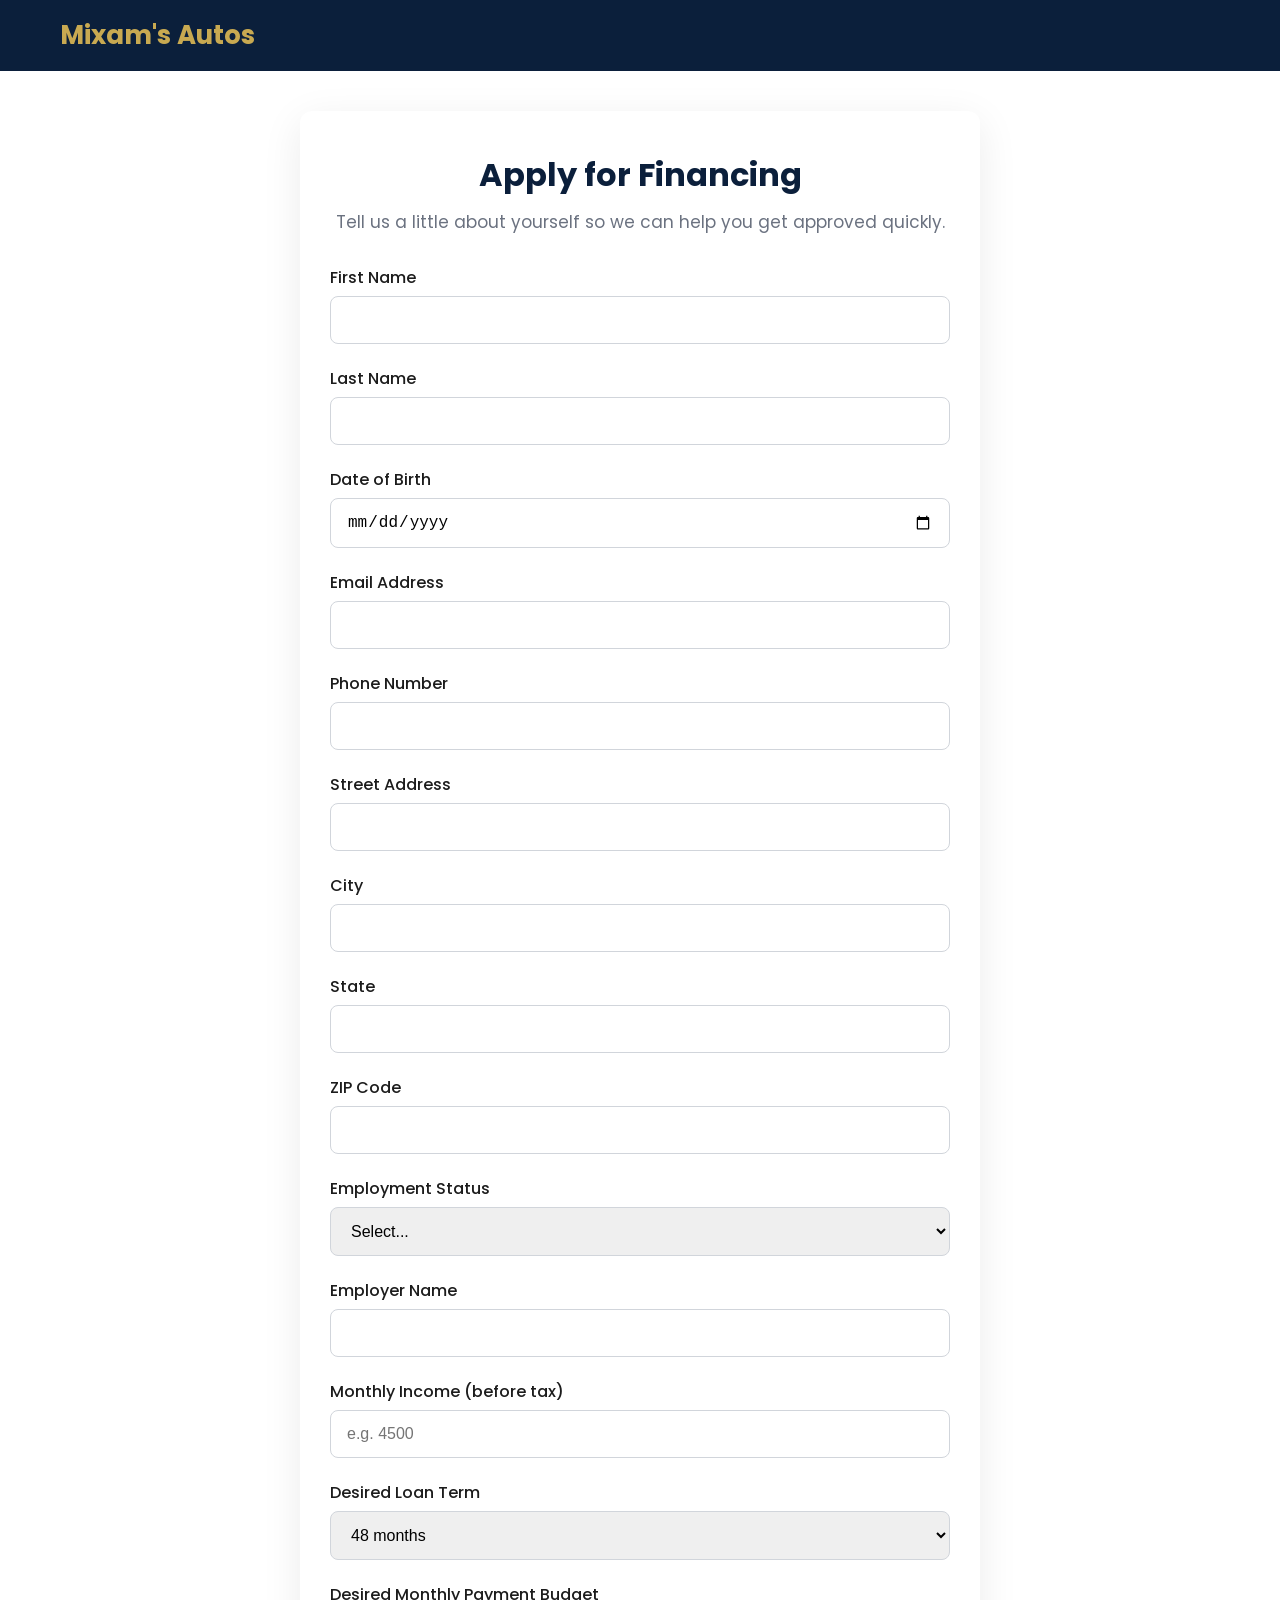
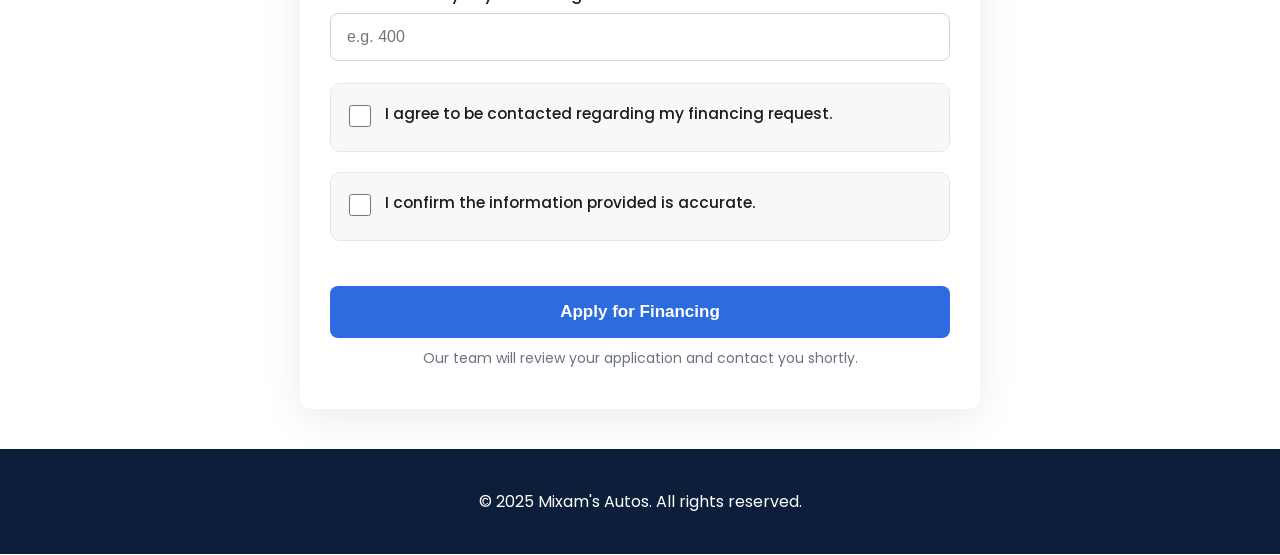
==== financing.html @ f2bfd9e0 "Update financing.html" ====
<!DOCTYPE html>
<html lang="en">
<head>
  <meta charset="UTF-8" />
  <meta name="viewport" content="width=device-width, initial-scale=1.0"/>
  <title>Apply for Financing - Mixam's Autos</title>
  <link rel="stylesheet" href="style.css"/>
  <link href="https://fonts.googleapis.com/css2?family=Poppins:wght@400;500;600;700&display=swap" rel="stylesheet"/>
  <style>
    .financing-page {
      max-width: 680px;
      margin: 40px auto;
      padding: 40px 30px;
      background: white;
      border-radius: 12px;
      box-shadow: 0 10px 40px rgba(0,0,0,0.08);
    }
    h1 {
      text-align: center;
      color: #0B1F3B;
      margin-bottom: 10px;
    }
    .subtitle {
      text-align: center;
      color: #6B7280;
      margin-bottom: 30px;
      font-size: 17px;
    }
    .form-group {
      margin-bottom: 22px;
    }
    label {
      display: block;
      margin-bottom: 6px;
      font-weight: 500;
      color: #1C1C1C;
    }
    input, select, textarea {
      width: 100%;
      padding: 14px 16px;
      border: 1px solid #D1D5DB;
      border-radius: 8px;
      font-size: 16px;
    }
    .checkbox-group {
      margin: 20px 0;
      padding: 18px;
      background: #F7F8FA;
      border-radius: 10px;
      border: 1px solid #E5E7EB;
    }
    .checkbox-group label {
      display: flex;
      align-items: flex-start;
      gap: 14px;
      font-size: 15.5px;
      line-height: 1.5;
      cursor: pointer;
      color: #1C1C1C;
    }
    .checkbox-group input[type="checkbox"] {
      margin-top: 3px;
      width: 22px;
      height: 22px;
      accent-color: #2D6CDF;
      flex-shrink: 0;
    }
    .btn {
      width: 100%;
      padding: 16px;
      margin: 25px 0 10px;
      border: none;
      border-radius: 8px;
      font-size: 17px;
      font-weight: 600;
      background: #2D6CDF;
      color: white;
      cursor: pointer;
    }
    .note {
      text-align: center;
      font-size: 14px;
      color: #6B7280;
    }
  </style>
</head>
<body>
  <header class="header">
    <div class="header-container">
      <div class="logo">Mixam's Autos</div>
    </div>
  </header>

  <main class="financing-page">
    <h1>Apply for Financing</h1>
    <p class="subtitle">Tell us a little about yourself so we can help you get approved quickly.</p>

    <form action="https://formspree.io/f/xqegvzev" method="POST">

      <!-- Personal Information -->
      <div class="form-group">
        <label>First Name</label>
        <input type="text" name="first_name" required>
      </div>
      <div class="form-group">
        <label>Last Name</label>
        <input type="text" name="last_name" required>
      </div>
      <div class="form-group">
        <label>Date of Birth</label>
        <input type="date" name="date_of_birth" required>
      </div>
      <div class="form-group">
        <label>Email Address</label>
        <input type="email" name="_replyto" required>
      </div>
      <div class="form-group">
        <label>Phone Number</label>
        <input type="tel" name="phone" required>
      </div>

      <!-- Address -->
      <div class="form-group">
        <label>Street Address</label>
        <input type="text" name="street_address">
      </div>
      <div class="form-group">
        <label>City</label>
        <input type="text" name="city">
      </div>
      <div class="form-group">
        <label>State</label>
        <input type="text" name="state">
      </div>
      <div class="form-group">
        <label>ZIP Code</label>
        <input type="text" name="zip_code">
      </div>

      <!-- Employment -->
      <div class="form-group">
        <label>Employment Status</label>
        <select name="employment_status" required>
          <option value="">Select...</option>
          <option value="Full-time">Employed full-time</option>
          <option value="Part-time">Employed part-time</option>
          <option value="Self-employed">Self-employed</option>
          <option value="Business owner">Business owner</option>
          <option value="Retired">Retired</option>
          <option value="Student">Student</option>
          <option value="Unemployed">Unemployed</option>
        </select>
      </div>
      <div class="form-group">
        <label>Employer Name</label>
        <input type="text" name="employer_name">
      </div>
      <div class="form-group">
        <label>Monthly Income (before tax)</label>
        <input type="number" name="monthly_income" placeholder="e.g. 4500">
      </div>

      <!-- Finance Preferences -->
      <div class="form-group">
        <label>Desired Loan Term</label>
        <select name="loan_term">
          <option value="">Select...</option>
          <option value="24">24 months</option>
          <option value="36">36 months</option>
          <option value="48" selected>48 months</option>
          <option value="60">60 months</option>
          <option value="72">72 months</option>
        </select>
      </div>
      <div class="form-group">
        <label>Desired Monthly Payment Budget</label>
        <input type="number" name="monthly_budget" placeholder="e.g. 400">
      </div>

      <!-- Agreements - Fixed for better visibility -->
      <div class="checkbox-group">
        <label>
          <input type="checkbox" name="agreement_contact" required>
          I agree to be contacted regarding my financing request.
        </label>
      </div>

      <div class="checkbox-group">
        <label>
          <input type="checkbox" name="agreement_accuracy" required>
          I confirm the information provided is accurate.
        </label>
      </div>

      <button type="submit" class="btn">Apply for Financing</button>
    </form>

    <p class="note">Our team will review your application and contact you shortly.</p>
  </main>

  <footer>
    <p>&copy; 2025 Mixam's Autos. All rights reserved.</p>
  </footer>
</body>
</html>
---- style.css ----
* { margin: 0; padding: 0; box-sizing: border-box; }

body {
  font-family: 'Poppins', sans-serif;
  background: #ffffff;
  color: #1C1C1C;
}

.header {
  background: #0B1F3B;
  color: white;
  padding: 1rem 0;
  position: sticky;
  top: 0;
  z-index: 100;
}

.header-container {
  max-width: 1200px;
  margin: 0 auto;
  padding: 0 20px;
  display: flex;
  align-items: center;
  justify-content: space-between;
}

.logo {
  font-size: 26px;
  font-weight: 700;
  color: #C8A951;
}

nav a {
  color: white;
  text-decoration: none;
  margin-left: 30px;
  font-weight: 500;
}

.hero {
  background: linear-gradient(rgba(11,31,59,0.8), rgba(11,31,59,0.8)), url('https://images.unsplash.com/photo-1492144534652-916f5a5c6e3b?q=80&w=2070') center/cover no-repeat;
  height: 520px;
  display: flex;
  align-items: center;
  text-align: center;
  color: white;
}

.hero-content {
  max-width: 800px;
  margin: 0 auto;
  padding: 0 20px;
}

.hero h1 {
  font-size: 42px;
  margin-bottom: 16px;
}

.hero p {
  font-size: 18px;
  margin-bottom: 32px;
}

.btn {
  display: inline-block;
  padding: 14px 28px;
  border-radius: 8px;
  font-weight: 600;
  text-decoration: none;
  margin: 8px;
}

.btn-primary {
  background: #2D6CDF;
  color: white;
}

.btn-secondary {
  background: transparent;
  border: 2px solid white;
  color: white;
}

.section {
  padding: 80px 20px;
}

.container {
  max-width: 1200px;
  margin: 0 auto;
}

h2 {
  text-align: center;
  font-size: 30px;
  margin-bottom: 50px;
}

.car-grid {
  display: grid;
  grid-template-columns: repeat(auto-fill, minmax(320px, 1fr));
  gap: 24px;
}

.car-card {
  background: white;
  border-radius: 10px;
  overflow: hidden;
  box-shadow: 0 6px 20px rgba(0,0,0,0.08);
}

.car-card img {
  width: 100%;
  height: 200px;
  object-fit: cover;
}

.car-info {
  padding: 20px;
}

.price {
  font-size: 22px;
  font-weight: 700;
  color: #0B1F3B;
}

/* Modal */
.modal {
  display: none;
  position: fixed;
  inset: 0;
  background: rgba(0,0,0,0.8);
  align-items: center;
  justify-content: center;
  z-index: 2000;
}

.modal-content {
  background: white;
  width: 90%;
  max-width: 900px;
  border-radius: 10px;
  max-height: 92vh;
  overflow-y: auto;
}

.close {
  position: absolute;
  top: 15px;
  right: 25px;
  font-size: 36px;
  cursor: pointer;
}

.thumbnails {
  display: flex;
  gap: 10px;
  padding: 15px;
  background: #f8f9fa;
  overflow-x: auto;
}

.thumbnails img {
  width: 90px;
  height: 65px;
  object-fit: cover;
  cursor: pointer;
  border-radius: 6px;
}

/* Footer */
footer {
  background: #0B1F3B;
  color: white;
  text-align: center;
  padding: 40px 20px;
}
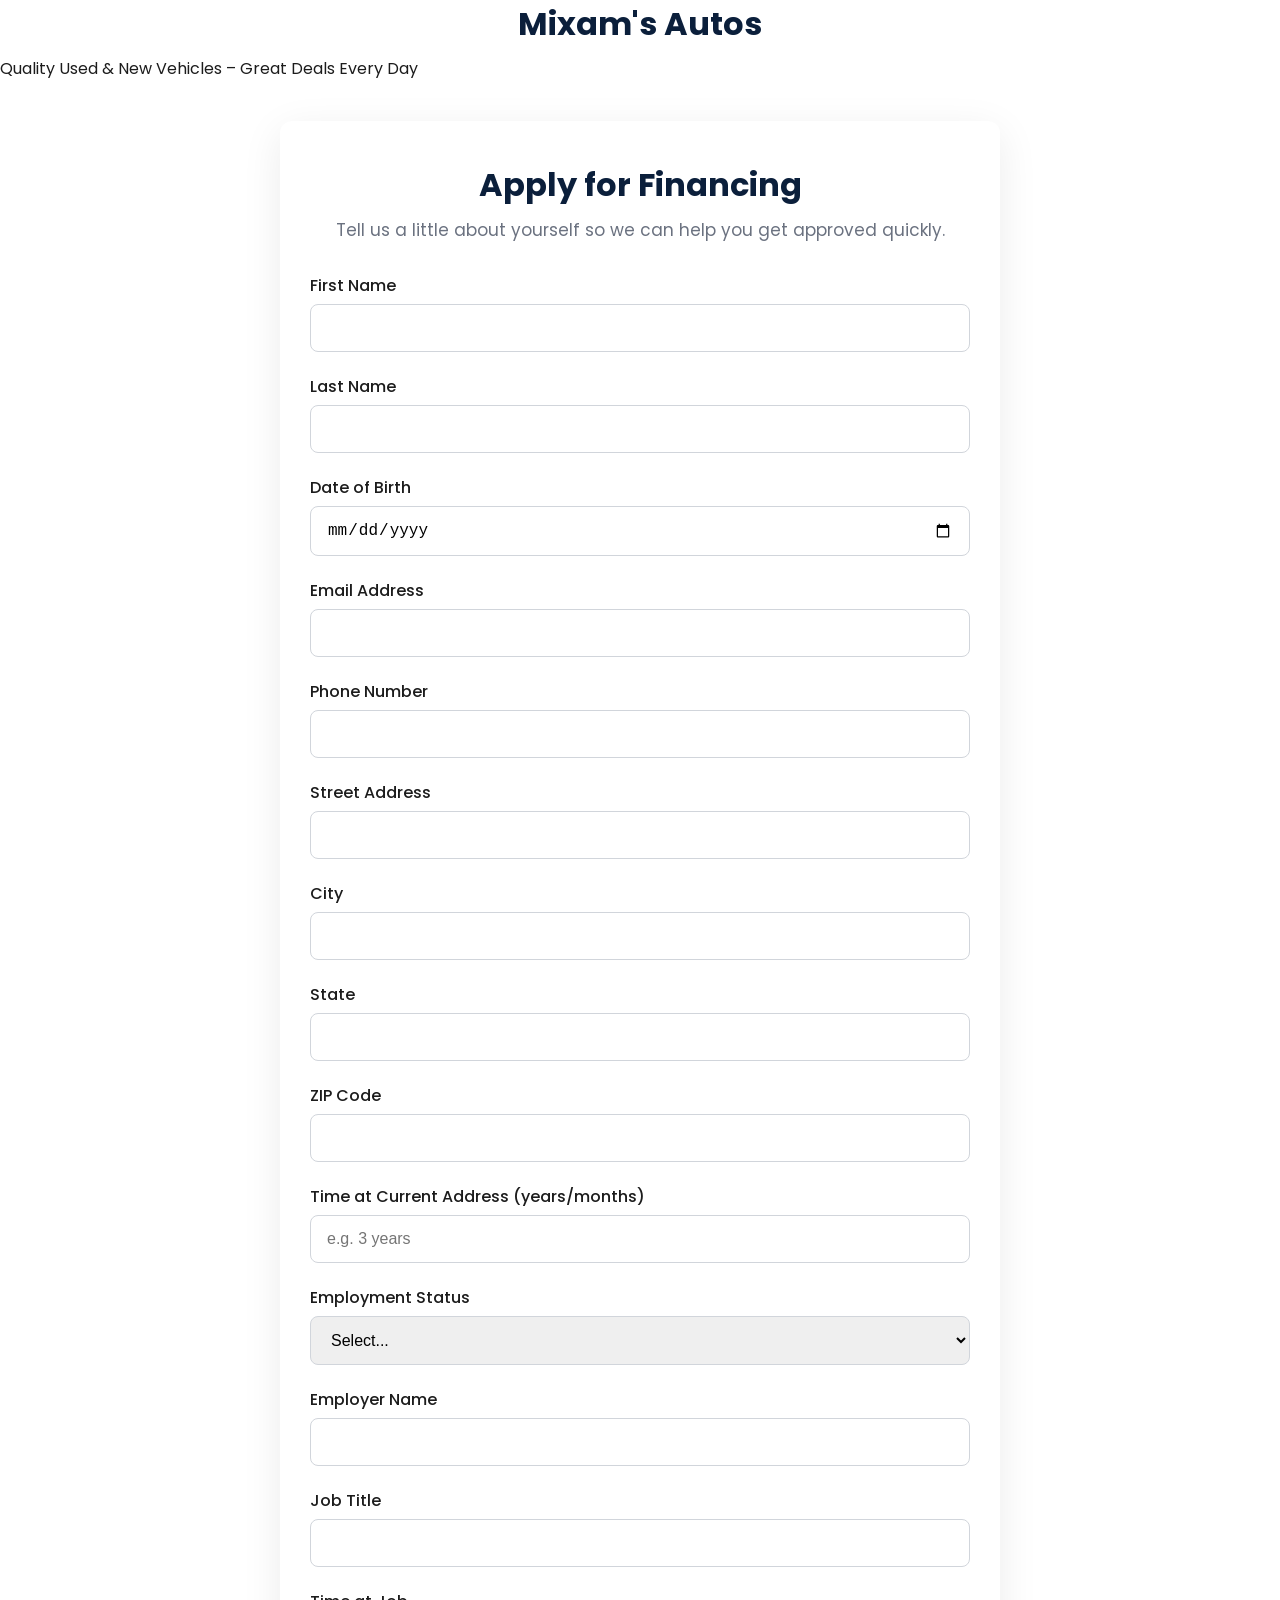
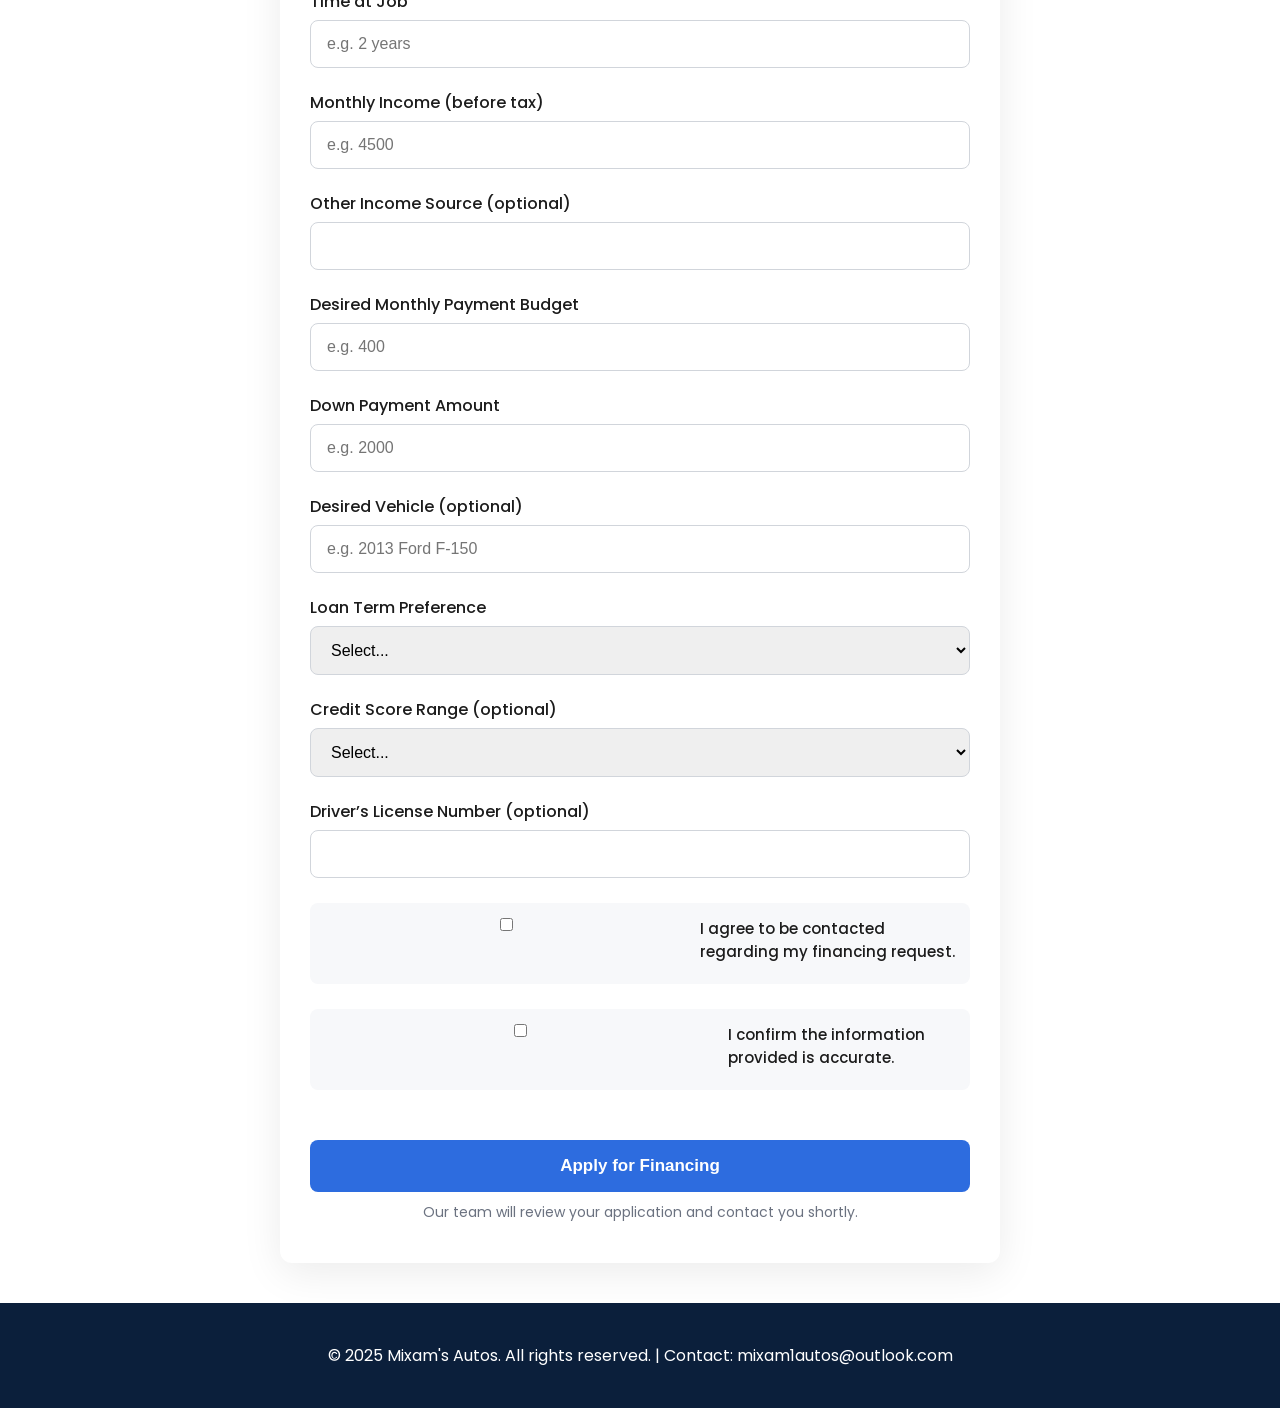
==== commit 6df96c20: "Update financing.html" ====
--- a/financing.html
+++ b/financing.html
@@ -8,7 +8,7 @@
   <link href="https://fonts.googleapis.com/css2?family=Poppins:wght@400;500;600;700&display=swap" rel="stylesheet"/>
   <style>
     .financing-page {
-      max-width: 680px;
+      max-width: 720px;
       margin: 40px auto;
       padding: 40px 30px;
       background: white;
@@ -18,7 +18,7 @@
     h1 {
       text-align: center;
       color: #0B1F3B;
-      margin-bottom: 10px;
+      margin-bottom: 8px;
     }
     .subtitle {
       text-align: center;
@@ -43,27 +43,18 @@
       font-size: 16px;
     }
     .checkbox-group {
-      margin: 20px 0;
-      padding: 18px;
+      margin: 25px 0;
+      padding: 15px;
       background: #F7F8FA;
-      border-radius: 10px;
-      border: 1px solid #E5E7EB;
+      border-radius: 8px;
     }
     .checkbox-group label {
       display: flex;
       align-items: flex-start;
-      gap: 14px;
-      font-size: 15.5px;
+      gap: 12px;
+      font-size: 15px;
       line-height: 1.5;
       cursor: pointer;
-      color: #1C1C1C;
-    }
-    .checkbox-group input[type="checkbox"] {
-      margin-top: 3px;
-      width: 22px;
-      height: 22px;
-      accent-color: #2D6CDF;
-      flex-shrink: 0;
     }
     .btn {
       width: 100%;
@@ -85,10 +76,9 @@
   </style>
 </head>
 <body>
-  <header class="header">
-    <div class="header-container">
-      <div class="logo">Mixam's Autos</div>
-    </div>
+  <header>
+    <h1>Mixam's Autos</h1>
+    <p>Quality Used & New Vehicles – Great Deals Every Day</p>
   </header>
 
   <main class="financing-page">
@@ -97,7 +87,7 @@
 
     <form action="https://formspree.io/f/xqegvzev" method="POST">
 
-      <!-- Personal Information -->
+      <!-- 1. Personal Information -->
       <div class="form-group">
         <label>First Name</label>
         <input type="text" name="first_name" required>
@@ -119,7 +109,7 @@
         <input type="tel" name="phone" required>
       </div>
 
-      <!-- Address -->
+      <!-- 2. Address Information -->
       <div class="form-group">
         <label>Street Address</label>
         <input type="text" name="street_address">
@@ -136,8 +126,12 @@
         <label>ZIP Code</label>
         <input type="text" name="zip_code">
       </div>
-
-      <!-- Employment -->
+      <div class="form-group">
+        <label>Time at Current Address (years/months)</label>
+        <input type="text" name="time_at_address" placeholder="e.g. 3 years">
+      </div>
+
+      <!-- 3. Employment Information -->
       <div class="form-group">
         <label>Employment Status</label>
         <select name="employment_status" required>
@@ -156,35 +150,73 @@
         <input type="text" name="employer_name">
       </div>
       <div class="form-group">
+        <label>Job Title</label>
+        <input type="text" name="job_title">
+      </div>
+      <div class="form-group">
+        <label>Time at Job</label>
+        <input type="text" name="time_at_job" placeholder="e.g. 2 years">
+      </div>
+      <div class="form-group">
         <label>Monthly Income (before tax)</label>
         <input type="number" name="monthly_income" placeholder="e.g. 4500">
       </div>
-
-      <!-- Finance Preferences -->
-      <div class="form-group">
-        <label>Desired Loan Term</label>
+      <div class="form-group">
+        <label>Other Income Source (optional)</label>
+        <input type="text" name="other_income">
+      </div>
+
+      <!-- 4. Finance Preferences -->
+      <div class="form-group">
+        <label>Desired Monthly Payment Budget</label>
+        <input type="number" name="monthly_budget" placeholder="e.g. 400">
+      </div>
+      <div class="form-group">
+        <label>Down Payment Amount</label>
+        <input type="number" name="down_payment" placeholder="e.g. 2000">
+      </div>
+      <div class="form-group">
+        <label>Desired Vehicle (optional)</label>
+        <input type="text" name="desired_vehicle" placeholder="e.g. 2013 Ford F-150">
+      </div>
+      <div class="form-group">
+        <label>Loan Term Preference</label>
         <select name="loan_term">
           <option value="">Select...</option>
           <option value="24">24 months</option>
           <option value="36">36 months</option>
-          <option value="48" selected>48 months</option>
+          <option value="48">48 months</option>
           <option value="60">60 months</option>
           <option value="72">72 months</option>
         </select>
       </div>
-      <div class="form-group">
-        <label>Desired Monthly Payment Budget</label>
-        <input type="number" name="monthly_budget" placeholder="e.g. 400">
-      </div>
-
-      <!-- Agreements - Fixed for better visibility -->
+
+      <!-- 5. Credit Profile -->
+      <div class="form-group">
+        <label>Credit Score Range (optional)</label>
+        <select name="credit_score">
+          <option value="">Select...</option>
+          <option value="Excellent">Excellent (720+)</option>
+          <option value="Good">Good (660–719)</option>
+          <option value="Fair">Fair (600–659)</option>
+          <option value="Poor">Poor (below 600)</option>
+          <option value="Not sure">Not sure</option>
+        </select>
+      </div>
+
+      <!-- 6. Identification -->
+      <div class="form-group">
+        <label>Driver’s License Number (optional)</label>
+        <input type="text" name="drivers_license">
+      </div>
+
+      <!-- 7. Agreements -->
       <div class="checkbox-group">
         <label>
           <input type="checkbox" name="agreement_contact" required>
           I agree to be contacted regarding my financing request.
         </label>
       </div>
-
       <div class="checkbox-group">
         <label>
           <input type="checkbox" name="agreement_accuracy" required>
@@ -199,7 +231,7 @@
   </main>
 
   <footer>
-    <p>&copy; 2025 Mixam's Autos. All rights reserved.</p>
+    <p>&copy; 2025 Mixam's Autos. All rights reserved. | Contact: mixam1autos@outlook.com</p>
   </footer>
 </body>
 </html>
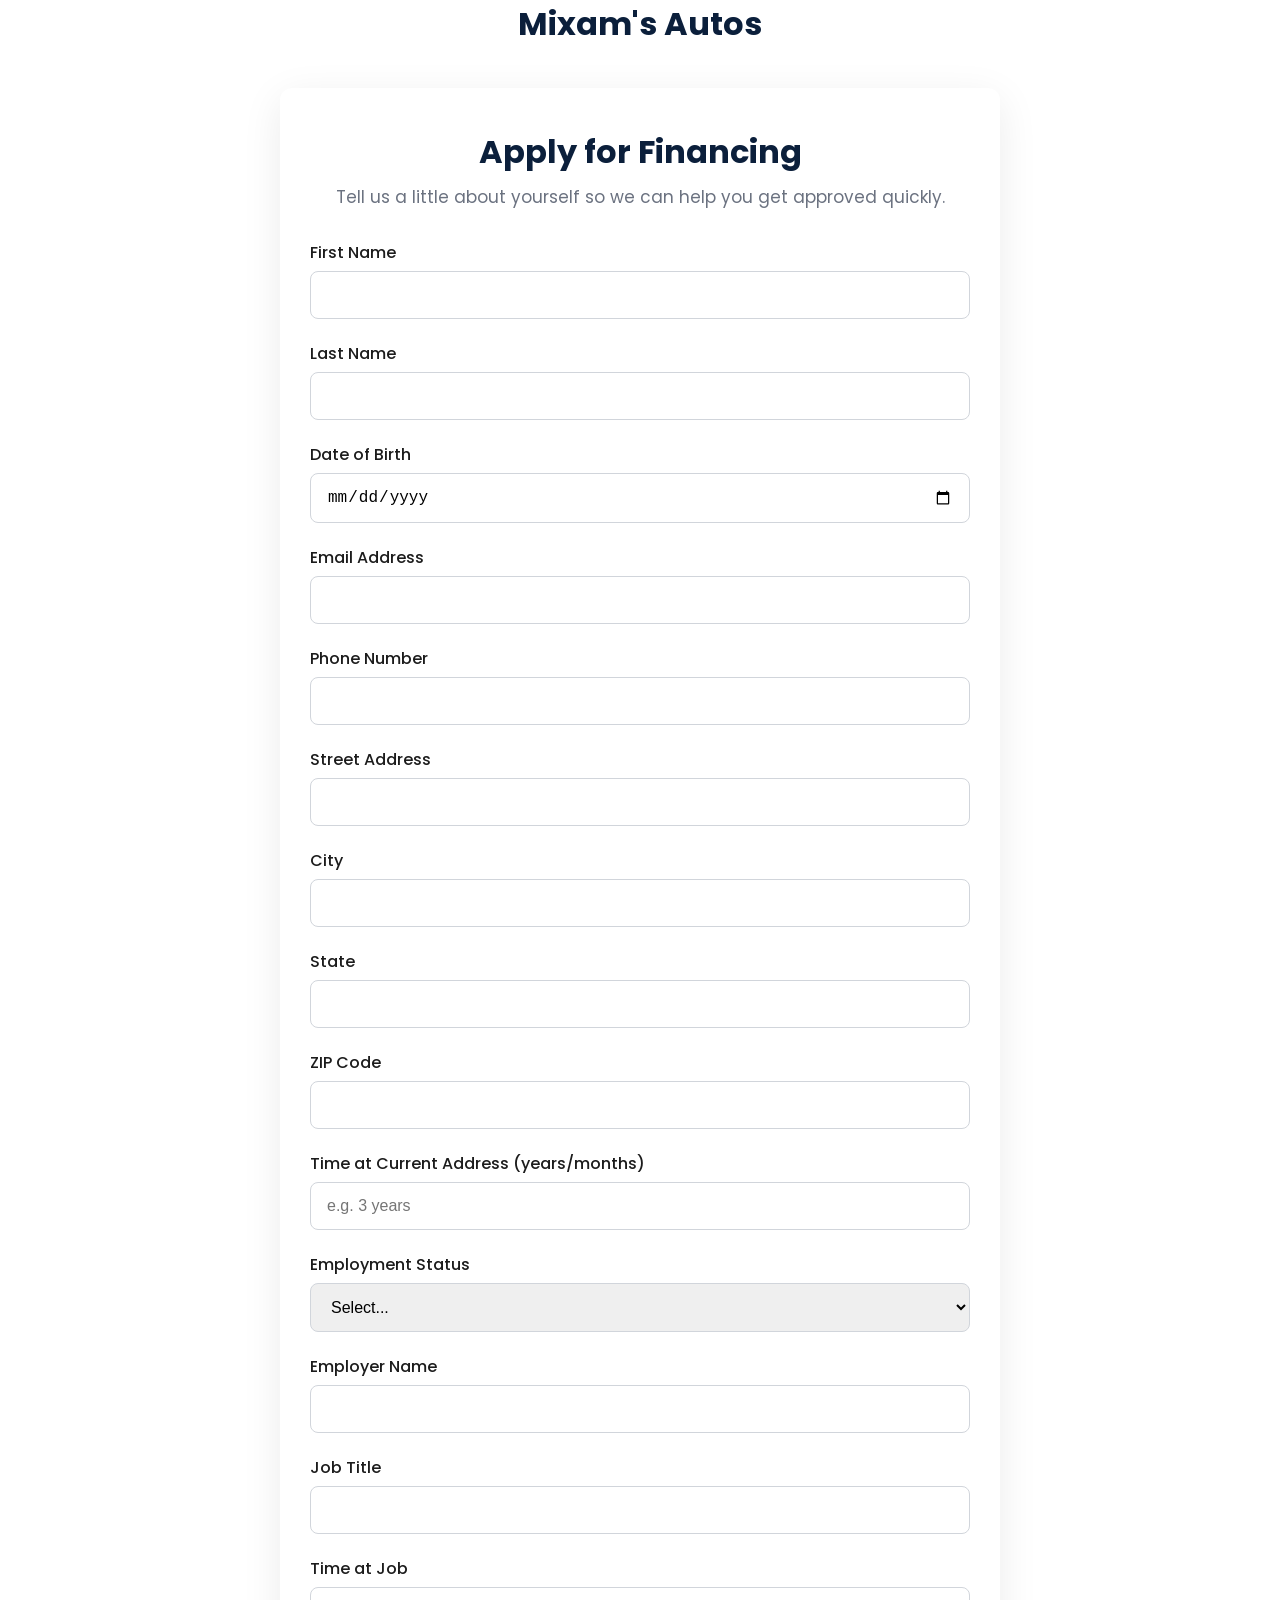
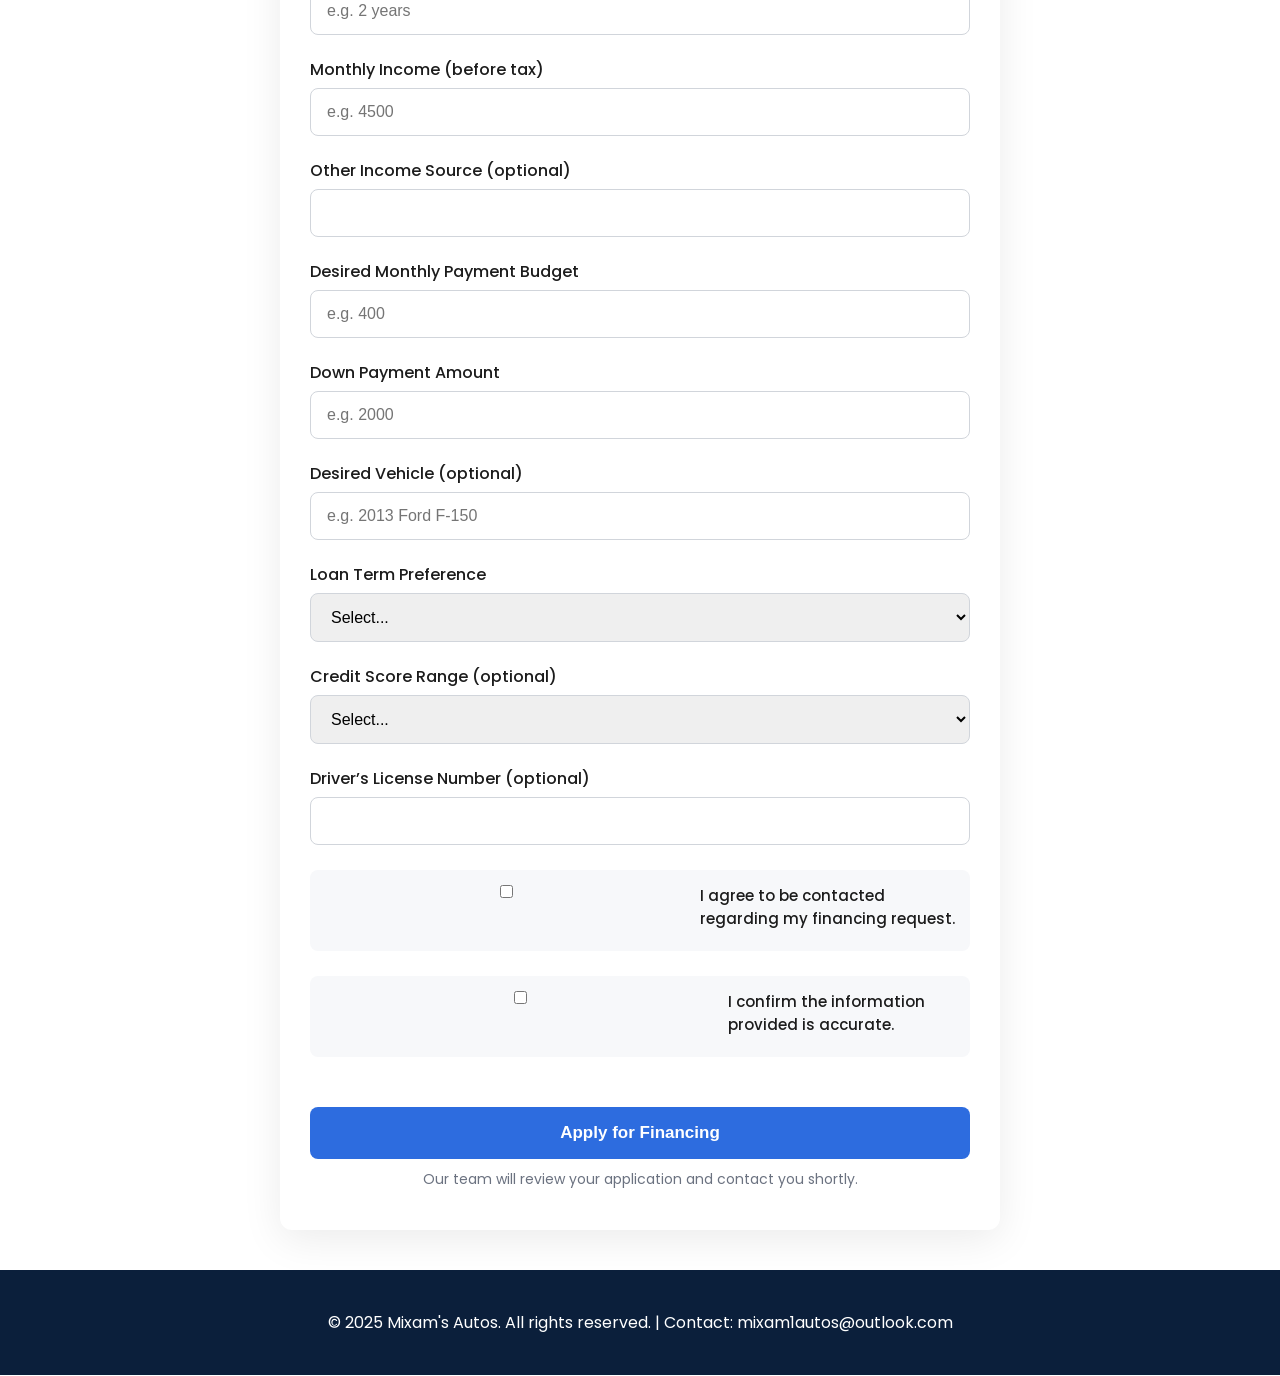
==== commit c71403fc: "Update financing.html" ====
--- a/financing.html
+++ b/financing.html
@@ -78,7 +78,6 @@
 <body>
   <header>
     <h1>Mixam's Autos</h1>
-    <p>Quality Used & New Vehicles – Great Deals Every Day</p>
   </header>
 
   <main class="financing-page">
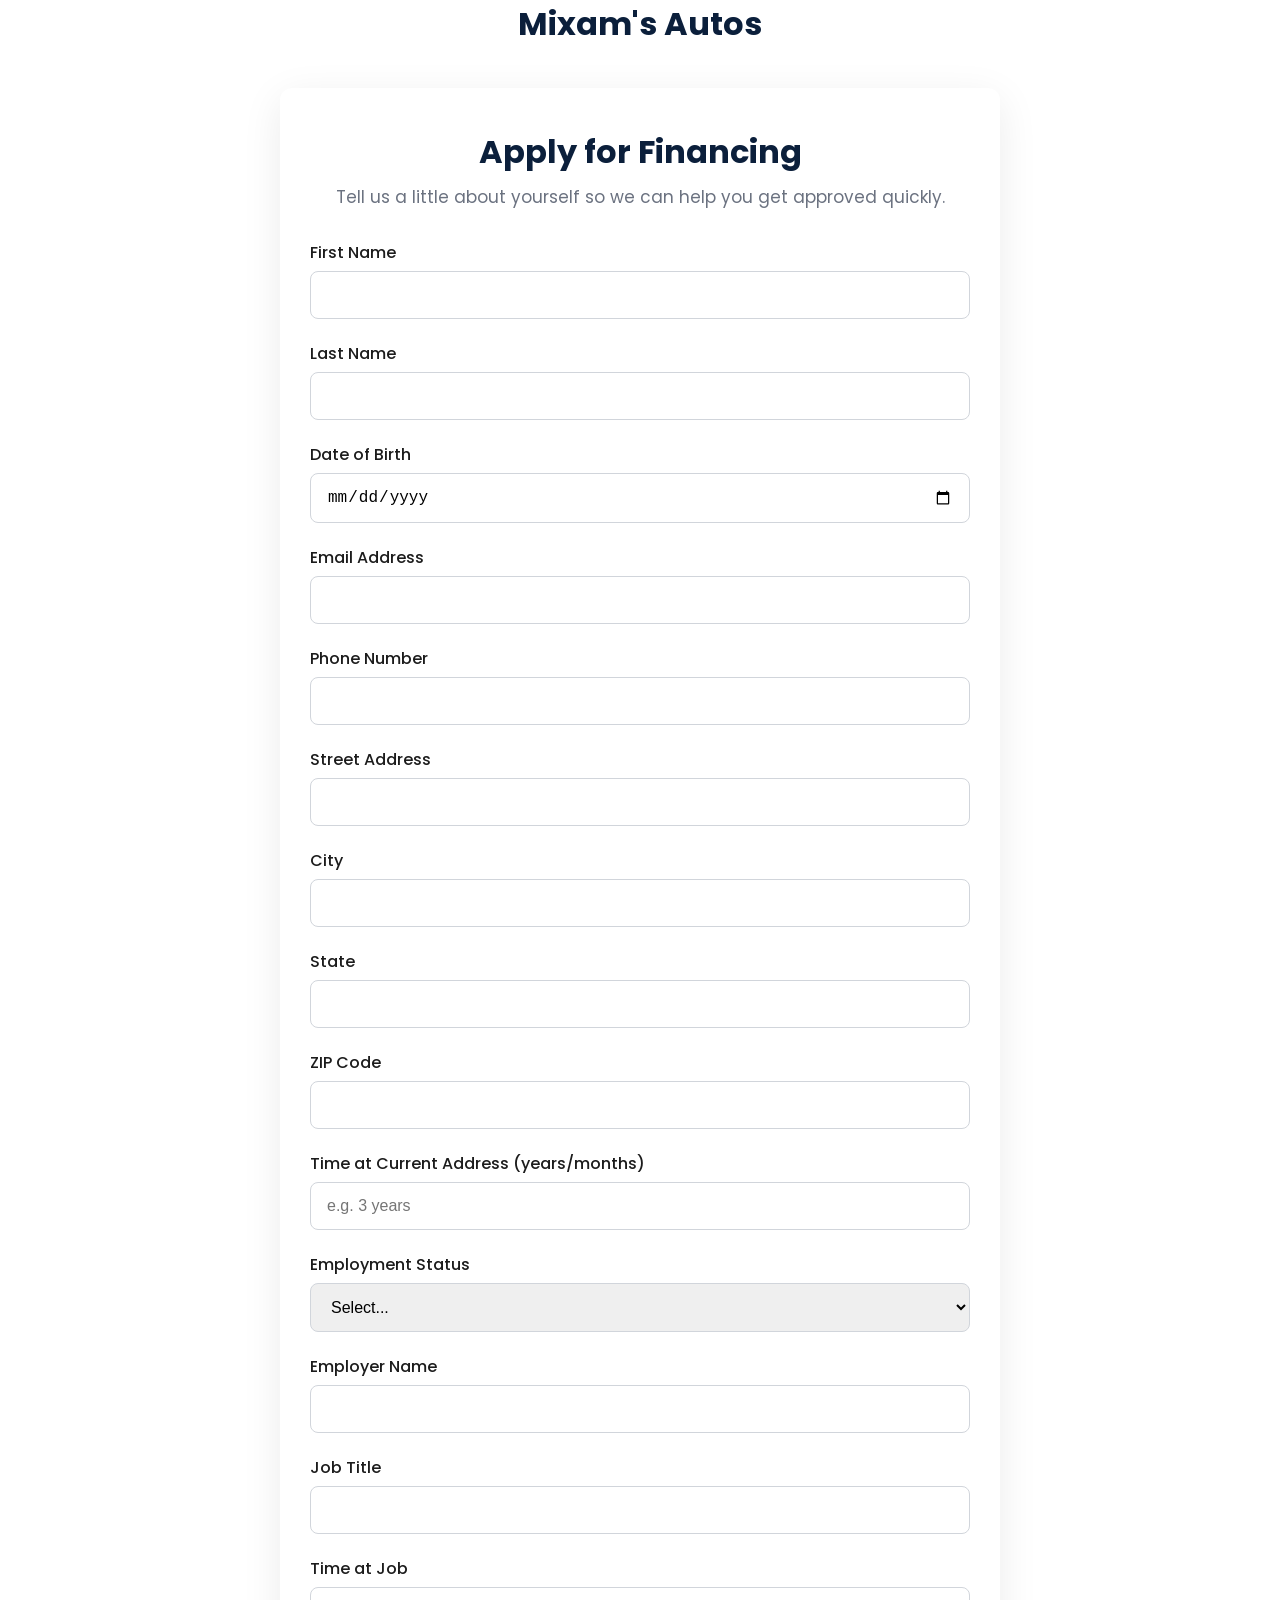
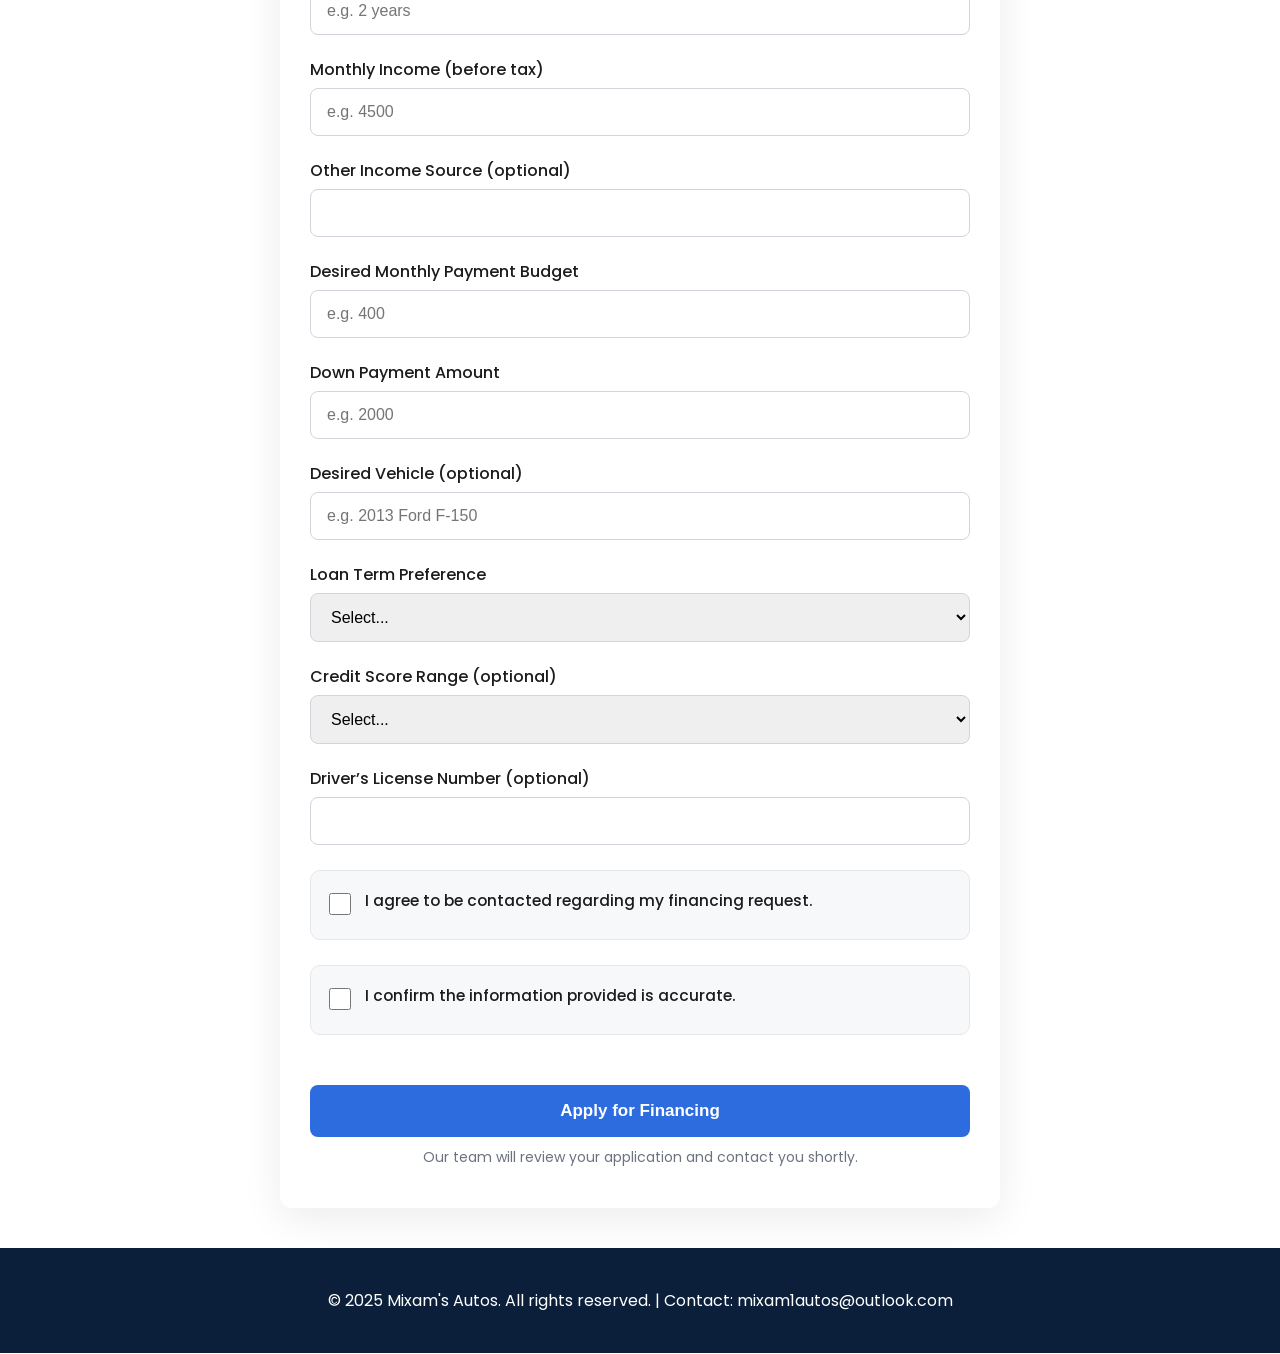
==== commit cbfbd8f7: "Update financing.html" ====
--- a/financing.html
+++ b/financing.html
@@ -44,17 +44,26 @@
     }
     .checkbox-group {
       margin: 25px 0;
-      padding: 15px;
+      padding: 18px;
       background: #F7F8FA;
-      border-radius: 8px;
+      border-radius: 10px;
+      border: 1px solid #E5E7EB;
     }
     .checkbox-group label {
       display: flex;
       align-items: flex-start;
-      gap: 12px;
-      font-size: 15px;
+      gap: 14px;
+      font-size: 15.5px;
       line-height: 1.5;
       cursor: pointer;
+      color: #1C1C1C;
+    }
+    .checkbox-group input[type="checkbox"] {
+      margin-top: 4px;
+      width: 22px;
+      height: 22px;
+      accent-color: #2D6CDF;
+      flex-shrink: 0;
     }
     .btn {
       width: 100%;
@@ -79,7 +88,6 @@
   <header>
     <h1>Mixam's Autos</h1>
   </header>
-
   <main class="financing-page">
     <h1>Apply for Financing</h1>
     <p class="subtitle">Tell us a little about yourself so we can help you get approved quickly.</p>
@@ -209,7 +217,7 @@
         <input type="text" name="drivers_license">
       </div>
 
-      <!-- 7. Agreements -->
+      <!-- 7. Agreements - Improved visibility -->
       <div class="checkbox-group">
         <label>
           <input type="checkbox" name="agreement_contact" required>
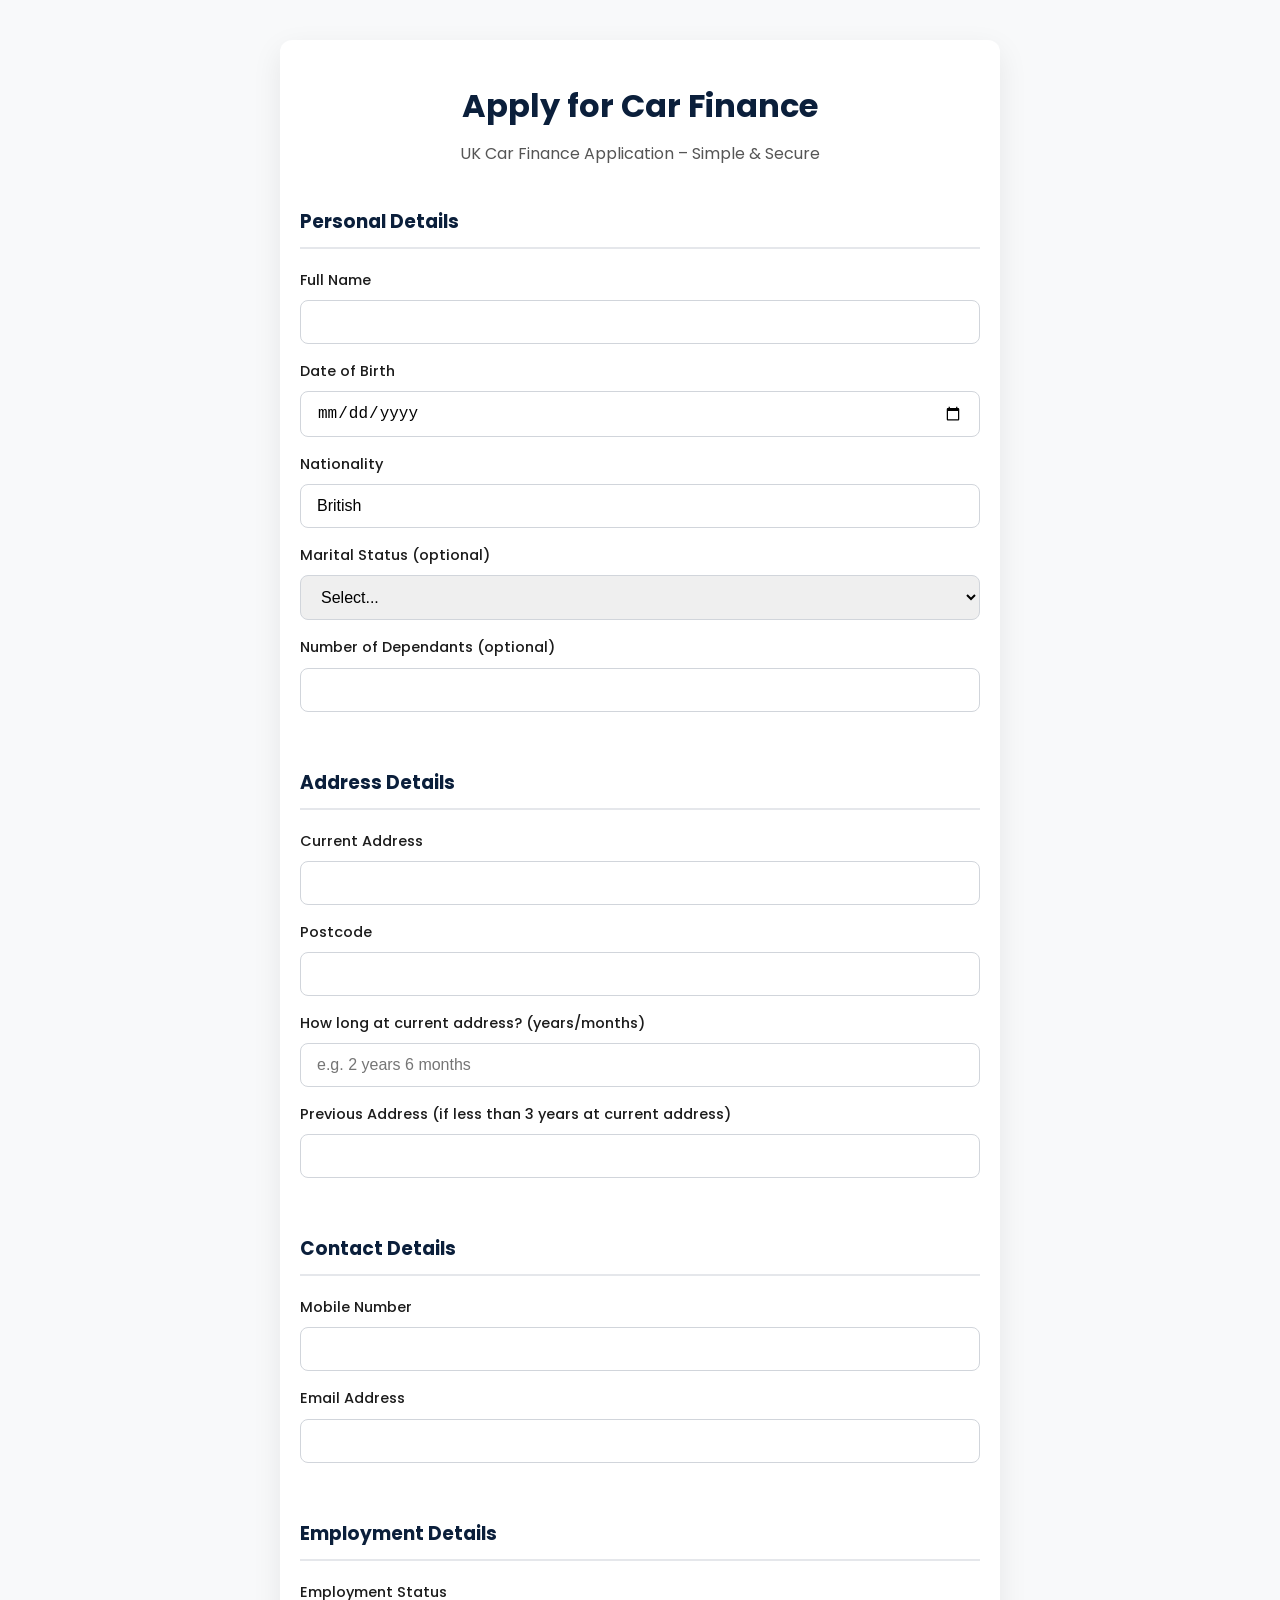
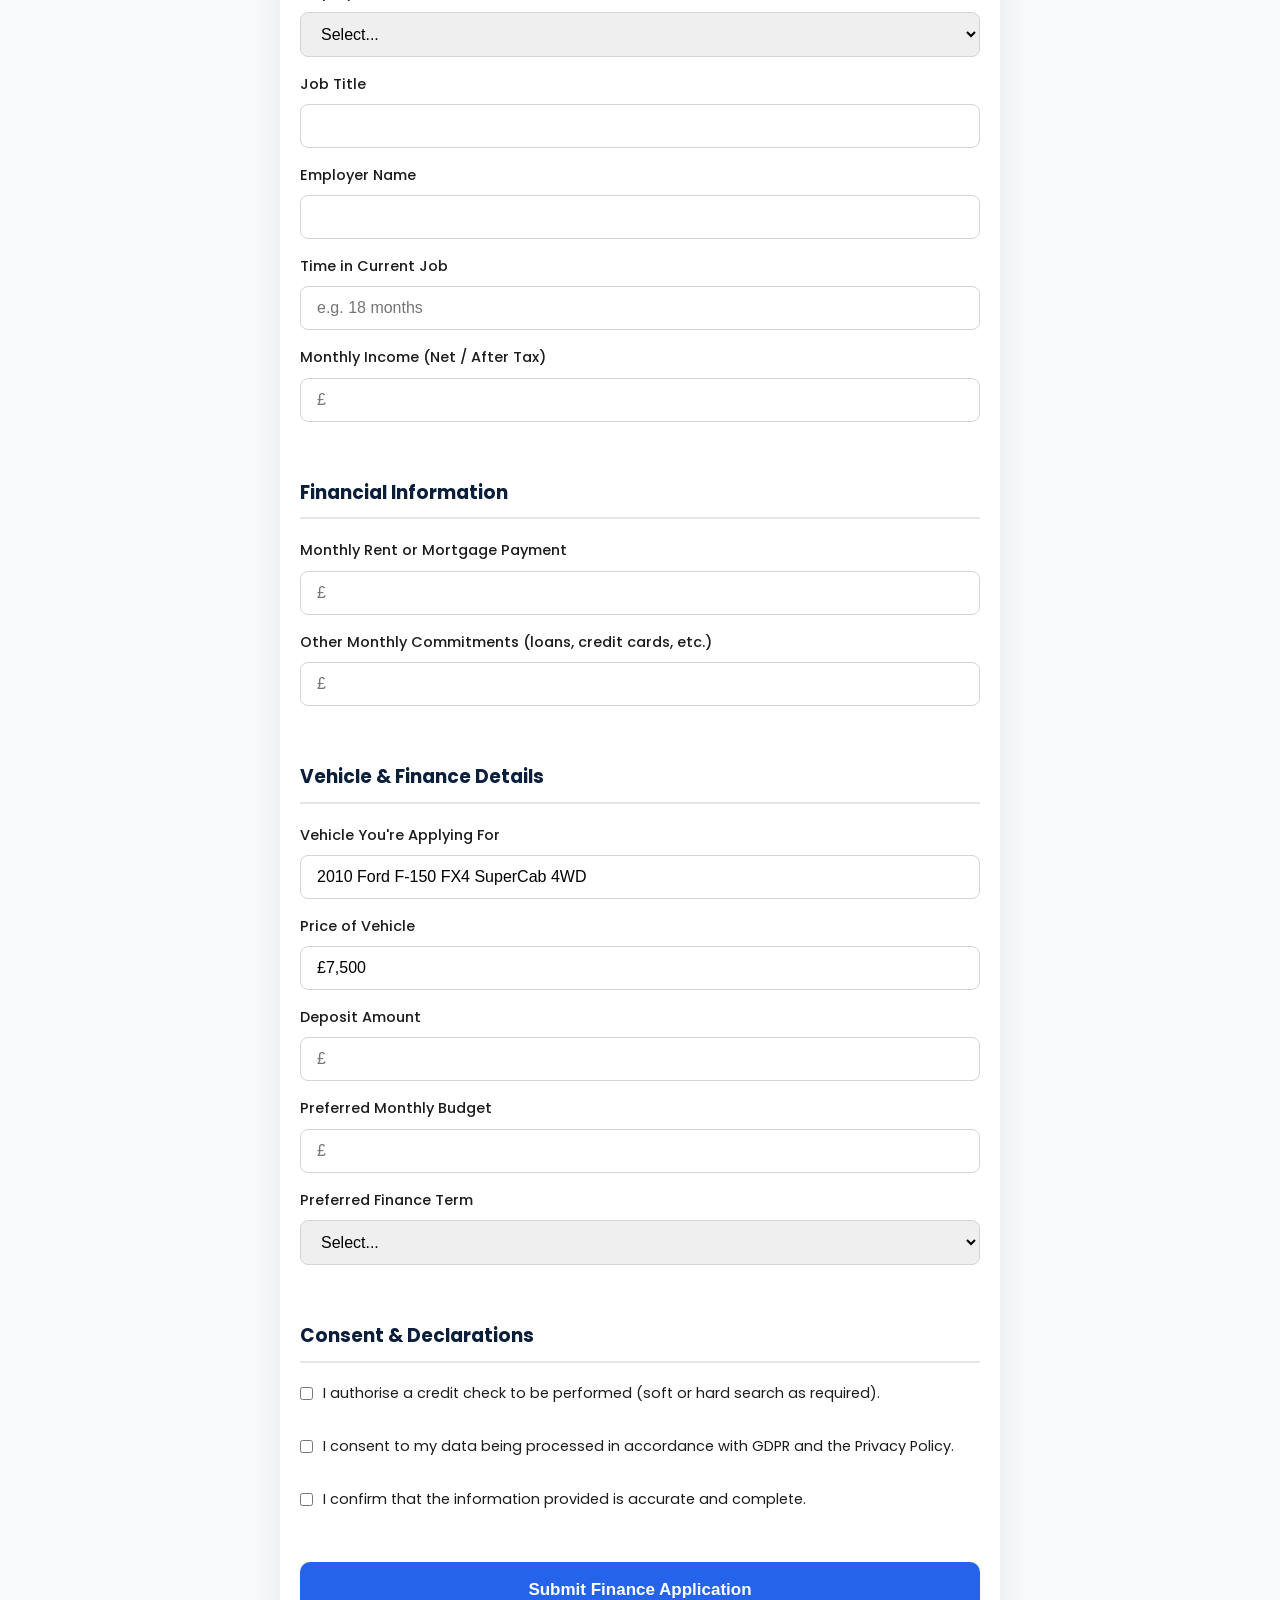
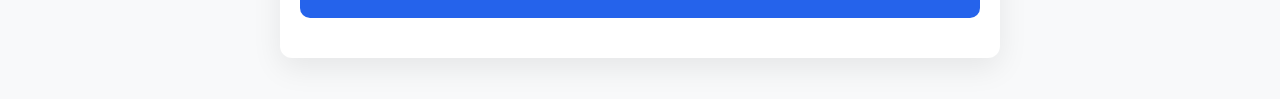
==== commit ab16c57e: "Update financing.html" ====
--- a/financing.html
+++ b/financing.html
@@ -3,242 +3,191 @@
 <head>
   <meta charset="UTF-8" />
   <meta name="viewport" content="width=device-width, initial-scale=1.0"/>
-  <title>Apply for Financing - Mixam's Autos</title>
+  <title>Apply for Car Finance - Mixam's Autos (UK)</title>
   <link rel="stylesheet" href="style.css"/>
   <link href="https://fonts.googleapis.com/css2?family=Poppins:wght@400;500;600;700&display=swap" rel="stylesheet"/>
   <style>
-    .financing-page {
+    body { font-family: 'Poppins', sans-serif; background: #f8f9fa; color: #1C1C1C; line-height: 1.6; }
+    .finance-page {
       max-width: 720px;
       margin: 40px auto;
-      padding: 40px 30px;
+      padding: 40px 20px;
       background: white;
       border-radius: 12px;
-      box-shadow: 0 10px 40px rgba(0,0,0,0.08);
+      box-shadow: 0 10px 30px rgba(0,0,0,0.08);
     }
-    h1 {
-      text-align: center;
-      color: #0B1F3B;
-      margin-bottom: 8px;
-    }
-    .subtitle {
-      text-align: center;
-      color: #6B7280;
-      margin-bottom: 30px;
-      font-size: 17px;
-    }
-    .form-group {
-      margin-bottom: 22px;
-    }
-    label {
-      display: block;
-      margin-bottom: 6px;
-      font-weight: 500;
-      color: #1C1C1C;
-    }
+    h1 { text-align: center; margin-bottom: 10px; color: #0B1F3B; }
+    .subtitle { text-align: center; color: #555; margin-bottom: 40px; }
+    .form-section { margin-bottom: 40px; }
+    .form-section h3 { margin-bottom: 20px; color: #0B1F3B; border-bottom: 2px solid #E5E7EB; padding-bottom: 10px; }
+    label { display: block; margin-bottom: 8px; font-weight: 500; font-size: 14.5px; }
     input, select, textarea {
       width: 100%;
-      padding: 14px 16px;
+      padding: 12px 16px;
       border: 1px solid #D1D5DB;
       border-radius: 8px;
       font-size: 16px;
+      margin-bottom: 16px;
     }
-    .checkbox-group {
-      margin: 25px 0;
-      padding: 18px;
-      background: #F7F8FA;
-      border-radius: 10px;
-      border: 1px solid #E5E7EB;
-    }
-    .checkbox-group label {
-      display: flex;
-      align-items: flex-start;
-      gap: 14px;
-      font-size: 15.5px;
-      line-height: 1.5;
-      cursor: pointer;
-      color: #1C1C1C;
-    }
-    .checkbox-group input[type="checkbox"] {
-      margin-top: 4px;
-      width: 22px;
-      height: 22px;
-      accent-color: #2D6CDF;
-      flex-shrink: 0;
-    }
+    .checkbox-group { margin: 20px 0; }
+    .checkbox-group label { display: flex; align-items: flex-start; gap: 10px; font-weight: normal; line-height: 1.4; }
+    input[type="checkbox"] { width: auto; accent-color: #2563EB; margin-top: 4px; }
     .btn {
       width: 100%;
-      padding: 16px;
-      margin: 25px 0 10px;
+      height: 56px;
+      background: #2563EB;
+      color: white;
       border: none;
-      border-radius: 8px;
+      border-radius: 10px;
       font-size: 17px;
       font-weight: 600;
-      background: #2D6CDF;
-      color: white;
       cursor: pointer;
+      margin-top: 20px;
     }
-    .note {
-      text-align: center;
-      font-size: 14px;
-      color: #6B7280;
+    .btn:hover { background: #1E40AF; }
+    @media (max-width: 600px) {
+      .finance-page { margin: 20px 10px; padding: 25px 15px; }
     }
   </style>
 </head>
 <body>
-  <header>
-    <h1>Mixam's Autos</h1>
-  </header>
-  <main class="financing-page">
-    <h1>Apply for Financing</h1>
-    <p class="subtitle">Tell us a little about yourself so we can help you get approved quickly.</p>
+  <div class="finance-page">
+    <h1>Apply for Car Finance</h1>
+    <p class="subtitle">UK Car Finance Application – Simple & Secure</p>
 
     <form action="https://formspree.io/f/xqegvzev" method="POST">
+      
+      <!-- 1. Personal Details -->
+      <div class="form-section">
+        <h3>Personal Details</h3>
+        <label>Full Name</label>
+        <input type="text" name="full_name" required>
 
-      <!-- 1. Personal Information -->
-      <div class="form-group">
-        <label>First Name</label>
-        <input type="text" name="first_name" required>
-      </div>
-      <div class="form-group">
-        <label>Last Name</label>
-        <input type="text" name="last_name" required>
-      </div>
-      <div class="form-group">
         <label>Date of Birth</label>
-        <input type="date" name="date_of_birth" required>
-      </div>
-      <div class="form-group">
-        <label>Email Address</label>
-        <input type="email" name="_replyto" required>
-      </div>
-      <div class="form-group">
-        <label>Phone Number</label>
-        <input type="tel" name="phone" required>
+        <input type="date" name="dob" required>
+
+        <label>Nationality</label>
+        <input type="text" name="nationality" value="British" required>
+
+        <label>Marital Status (optional)</label>
+        <select name="marital_status">
+          <option value="">Select...</option>
+          <option value="Single">Single</option>
+          <option value="Married">Married</option>
+          <option value="Divorced">Divorced</option>
+          <option value="Widowed">Widowed</option>
+        </select>
+
+        <label>Number of Dependants (optional)</label>
+        <input type="number" name="dependants" min="0">
       </div>
 
-      <!-- 2. Address Information -->
-      <div class="form-group">
-        <label>Street Address</label>
-        <input type="text" name="street_address">
-      </div>
-      <div class="form-group">
-        <label>City</label>
-        <input type="text" name="city">
-      </div>
-      <div class="form-group">
-        <label>State</label>
-        <input type="text" name="state">
-      </div>
-      <div class="form-group">
-        <label>ZIP Code</label>
-        <input type="text" name="zip_code">
-      </div>
-      <div class="form-group">
-        <label>Time at Current Address (years/months)</label>
-        <input type="text" name="time_at_address" placeholder="e.g. 3 years">
+      <!-- 2. Address Details -->
+      <div class="form-section">
+        <h3>Address Details</h3>
+        <label>Current Address</label>
+        <input type="text" name="current_address" required>
+
+        <label>Postcode</label>
+        <input type="text" name="postcode" required>
+
+        <label>How long at current address? (years/months)</label>
+        <input type="text" name="time_at_address" placeholder="e.g. 2 years 6 months" required>
+
+        <label>Previous Address (if less than 3 years at current address)</label>
+        <input type="text" name="previous_address">
       </div>
 
-      <!-- 3. Employment Information -->
-      <div class="form-group">
+      <!-- 3. Contact Details -->
+      <div class="form-section">
+        <h3>Contact Details</h3>
+        <label>Mobile Number</label>
+        <input type="tel" name="mobile" required>
+
+        <label>Email Address</label>
+        <input type="email" name="email" required>
+      </div>
+
+      <!-- 4. Employment Details -->
+      <div class="form-section">
+        <h3>Employment Details</h3>
         <label>Employment Status</label>
         <select name="employment_status" required>
           <option value="">Select...</option>
-          <option value="Full-time">Employed full-time</option>
-          <option value="Part-time">Employed part-time</option>
-          <option value="Self-employed">Self-employed</option>
-          <option value="Business owner">Business owner</option>
+          <option value="Employed Full Time">Employed Full Time</option>
+          <option value="Employed Part Time">Employed Part Time</option>
+          <option value="Self Employed">Self Employed</option>
+          <option value="Unemployed">Unemployed</option>
+          <option value="Student">Student</option>
           <option value="Retired">Retired</option>
-          <option value="Student">Student</option>
-          <option value="Unemployed">Unemployed</option>
+          <option value="On Benefits">On Benefits</option>
         </select>
-      </div>
-      <div class="form-group">
+
+        <label>Job Title</label>
+        <input type="text" name="job_title">
+
         <label>Employer Name</label>
         <input type="text" name="employer_name">
-      </div>
-      <div class="form-group">
-        <label>Job Title</label>
-        <input type="text" name="job_title">
-      </div>
-      <div class="form-group">
-        <label>Time at Job</label>
-        <input type="text" name="time_at_job" placeholder="e.g. 2 years">
-      </div>
-      <div class="form-group">
-        <label>Monthly Income (before tax)</label>
-        <input type="number" name="monthly_income" placeholder="e.g. 4500">
-      </div>
-      <div class="form-group">
-        <label>Other Income Source (optional)</label>
-        <input type="text" name="other_income">
+
+        <label>Time in Current Job</label>
+        <input type="text" name="time_in_job" placeholder="e.g. 18 months">
+
+        <label>Monthly Income (Net / After Tax)</label>
+        <input type="text" name="monthly_income" placeholder="£" required>
       </div>
 
-      <!-- 4. Finance Preferences -->
-      <div class="form-group">
-        <label>Desired Monthly Payment Budget</label>
-        <input type="number" name="monthly_budget" placeholder="e.g. 400">
+      <!-- 5. Financial Information -->
+      <div class="form-section">
+        <h3>Financial Information</h3>
+        <label>Monthly Rent or Mortgage Payment</label>
+        <input type="text" name="monthly_rent_mortgage" placeholder="£">
+
+        <label>Other Monthly Commitments (loans, credit cards, etc.)</label>
+        <input type="text" name="other_commitments" placeholder="£">
       </div>
-      <div class="form-group">
-        <label>Down Payment Amount</label>
-        <input type="number" name="down_payment" placeholder="e.g. 2000">
-      </div>
-      <div class="form-group">
-        <label>Desired Vehicle (optional)</label>
-        <input type="text" name="desired_vehicle" placeholder="e.g. 2013 Ford F-150">
-      </div>
-      <div class="form-group">
-        <label>Loan Term Preference</label>
-        <select name="loan_term">
+
+      <!-- 6. Vehicle & Deal Information -->
+      <div class="form-section">
+        <h3>Vehicle & Finance Details</h3>
+        <label>Vehicle You're Applying For</label>
+        <input type="text" name="vehicle" value="2010 Ford F-150 FX4 SuperCab 4WD" readonly>
+
+        <label>Price of Vehicle</label>
+        <input type="text" name="vehicle_price" value="£7,500" readonly>
+
+        <label>Deposit Amount</label>
+        <input type="text" name="deposit" placeholder="£">
+
+        <label>Preferred Monthly Budget</label>
+        <input type="text" name="monthly_budget" placeholder="£">
+
+        <label>Preferred Finance Term</label>
+        <select name="finance_term">
           <option value="">Select...</option>
-          <option value="24">24 months</option>
-          <option value="36">36 months</option>
-          <option value="48">48 months</option>
-          <option value="60">60 months</option>
-          <option value="72">72 months</option>
+          <option value="12 months">12 months</option>
+          <option value="24 months">24 months</option>
+          <option value="36 months">36 months</option>
+          <option value="48 months">48 months</option>
+          <option value="60 months">60 months</option>
         </select>
       </div>
 
-      <!-- 5. Credit Profile -->
-      <div class="form-group">
-        <label>Credit Score Range (optional)</label>
-        <select name="credit_score">
-          <option value="">Select...</option>
-          <option value="Excellent">Excellent (720+)</option>
-          <option value="Good">Good (660–719)</option>
-          <option value="Fair">Fair (600–659)</option>
-          <option value="Poor">Poor (below 600)</option>
-          <option value="Not sure">Not sure</option>
-        </select>
+      <!-- 7. Consent & Declarations -->
+      <div class="form-section">
+        <h3>Consent & Declarations</h3>
+        <div class="checkbox-group">
+          <label><input type="checkbox" name="credit_check" required> I authorise a credit check to be performed (soft or hard search as required).</label>
+        </div>
+        <div class="checkbox-group">
+          <label><input type="checkbox" name="gdpr" required> I consent to my data being processed in accordance with GDPR and the Privacy Policy.</label>
+        </div>
+        <div class="checkbox-group">
+          <label><input type="checkbox" name="info_correct" required> I confirm that the information provided is accurate and complete.</label>
+        </div>
       </div>
 
-      <!-- 6. Identification -->
-      <div class="form-group">
-        <label>Driver’s License Number (optional)</label>
-        <input type="text" name="drivers_license">
-      </div>
-
-      <!-- 7. Agreements - Improved visibility -->
-      <div class="checkbox-group">
-        <label>
-          <input type="checkbox" name="agreement_contact" required>
-          I agree to be contacted regarding my financing request.
-        </label>
-      </div>
-      <div class="checkbox-group">
-        <label>
-          <input type="checkbox" name="agreement_accuracy" required>
-          I confirm the information provided is accurate.
-        </label>
-      </div>
-
-      <button type="submit" class="btn">Apply for Financing</button>
+      <button type="submit" class="btn">Submit Finance Application</button>
     </form>
-
-    <p class="note">Our team will review your application and contact you shortly.</p>
-  </main>
-
-  <footer>
-    <p>&copy; 2025 Mixam's Autos. All rights reserved. | Contact: mixam1autos@outlook.com</p>
-  </footer>
+  </div>
 </body>
 </html>
--- a/style.css
+++ b/style.css
@@ -1,173 +1,230 @@
-* { margin: 0; padding: 0; box-sizing: border-box; }
+* {
+  margin: 0;
+  padding: 0;
+  box-sizing: border-box;
+}
 
 body {
   font-family: 'Poppins', sans-serif;
-  background: #ffffff;
+  background: #f8f9fa;
   color: #1C1C1C;
-}
-
-.header {
+  line-height: 1.6;
+}
+
+/* Header */
+header {
   background: #0B1F3B;
   color: white;
-  padding: 1rem 0;
+  text-align: center;
+  padding: 1.5rem 1rem;
   position: sticky;
   top: 0;
   z-index: 100;
-}
-
-.header-container {
-  max-width: 1200px;
-  margin: 0 auto;
-  padding: 0 20px;
+  box-shadow: 0 2px 10px rgba(0,0,0,0.1);
+}
+
+header h1 {
+  font-size: 28px;
+  font-weight: 700;
+  letter-spacing: 0.5px;
+}
+
+/* Hero */
+.hero {
+  background: linear-gradient(rgba(11, 31, 58, 0.82), rgba(31, 58, 95, 0.92)), 
+              url('https://images.unsplash.com/photo-1609521263047-f8f205293f24') center/cover no-repeat fixed;
+  color: white;
+  padding: 120px 5% 90px;
+  text-align: center;
+  min-height: 100vh;
+  display: flex;
+  flex-direction: column;
+  justify-content: center;
+  position: relative;
+}
+
+.hero-content {
+  animation: fadeInUp 1.6s cubic-bezier(0.23, 1, 0.32, 1) forwards;
+}
+
+@keyframes fadeInUp {
+  from {
+    opacity: 0;
+    transform: translateY(60px);
+  }
+  to {
+    opacity: 1;
+    transform: translateY(0);
+  }
+}
+
+.hero h1 {
+  font-size: 48px;
+  font-weight: 700;
+  line-height: 1.1;
+  margin-bottom: 18px;
+}
+
+.hero .subtitle {
+  font-size: 18px;
+  color: #D1D5DB;
+  max-width: 560px;
+  margin: 0 auto 42px;
+  line-height: 1.5;
+}
+
+.hero-buttons {
+  display: flex;
+  gap: 16px;
+  justify-content: center;
+  flex-wrap: wrap;
+}
+
+.btn {
+  height: 56px;
+  padding: 0 34px;
+  border-radius: 10px;
+  font-size: 16.5px;
+  font-weight: 600;
   display: flex;
   align-items: center;
-  justify-content: space-between;
-}
-
-.logo {
-  font-size: 26px;
-  font-weight: 700;
-  color: #C8A951;
-}
-
-nav a {
-  color: white;
+  justify-content: center;
   text-decoration: none;
-  margin-left: 30px;
-  font-weight: 500;
-}
-
-.hero {
-  background: linear-gradient(rgba(11,31,59,0.8), rgba(11,31,59,0.8)), url('https://images.unsplash.com/photo-1492144534652-916f5a5c6e3b?q=80&w=2070') center/cover no-repeat;
-  height: 520px;
-  display: flex;
-  align-items: center;
-  text-align: center;
-  color: white;
-}
-
-.hero-content {
-  max-width: 800px;
-  margin: 0 auto;
-  padding: 0 20px;
-}
-
-.hero h1 {
-  font-size: 42px;
-  margin-bottom: 16px;
-}
-
-.hero p {
-  font-size: 18px;
-  margin-bottom: 32px;
-}
-
-.btn {
-  display: inline-block;
-  padding: 14px 28px;
-  border-radius: 8px;
-  font-weight: 600;
-  text-decoration: none;
-  margin: 8px;
+  min-width: 210px;
+  transition: all 0.4s cubic-bezier(0.23, 1, 0.32, 1);
 }
 
 .btn-primary {
-  background: #2D6CDF;
-  color: white;
+  background: #2563EB;
+  color: white;
+  box-shadow: 0 8px 25px rgba(37,99,235,0.35);
+}
+
+.btn-primary:hover {
+  background: #1E40AF;
+  transform: translateY(-5px) scale(1.04);
 }
 
 .btn-secondary {
   background: transparent;
-  border: 2px solid white;
-  color: white;
-}
-
-.section {
-  padding: 80px 20px;
-}
-
-.container {
-  max-width: 1200px;
-  margin: 0 auto;
-}
-
-h2 {
-  text-align: center;
-  font-size: 30px;
-  margin-bottom: 50px;
+  color: white;
+  border: 2px solid #9CA3AF;
+}
+
+.btn-secondary:hover {
+  background: rgba(255,255,255,0.12);
+  transform: translateY(-3px);
+  border-color: #D1D5DB;
+}
+
+/* Inventory Section */
+.filters {
+  padding: 60px 5% 40px;
+  background: white;
+  text-align: center;
+}
+
+.filter-controls {
+  margin-bottom: 30px;
 }
 
 .car-grid {
   display: grid;
   grid-template-columns: repeat(auto-fill, minmax(320px, 1fr));
   gap: 24px;
-}
-
+  padding: 0 5% 80px;
+  background: white;
+  max-width: 1400px;
+  margin: 0 auto;
+}
+
+/* 3D Card Animation */
 .car-card {
   background: white;
-  border-radius: 10px;
+  border-radius: 12px;
   overflow: hidden;
-  box-shadow: 0 6px 20px rgba(0,0,0,0.08);
+  box-shadow: 0 8px 25px rgba(0,0,0,0.08);
+  transition: all 0.5s cubic-bezier(0.23, 1, 0.32, 1);
+  perspective: 1200px;
+  position: relative;
+}
+
+.car-card:hover {
+  transform: translateY(-12px) rotateX(8deg) rotateY(8deg);
+  box-shadow: 0 20px 40px rgba(0,0,0,0.15);
 }
 
 .car-card img {
   width: 100%;
-  height: 200px;
+  height: 220px;
   object-fit: cover;
+  transition: transform 0.6s ease;
+}
+
+.car-card:hover img {
+  transform: scale(1.06);
 }
 
 .car-info {
-  padding: 20px;
+  padding: 1.5rem;
+}
+
+.car-info h3 {
+  font-size: 1.35rem;
+  margin-bottom: 0.6rem;
+  color: #0B1F3B;
 }
 
 .price {
-  font-size: 22px;
+  font-size: 1.55rem;
   font-weight: 700;
+  color: #2563EB;
+  margin: 0.5rem 0;
+}
+
+.car-details {
+  display: flex;
+  justify-content: space-between;
+  font-size: 0.95rem;
+  color: #555;
+  margin: 12px 0;
+}
+
+.car-desc {
+  font-size: 0.95rem;
+  color: #666;
+  margin: 1rem 0;
+  display: -webkit-box;
+  -webkit-line-clamp: 3;
+  -webkit-box-orient: vertical;
+  overflow: hidden;
+}
+
+.btn-group {
+  display: flex;
+  gap: 12px;
+  margin-top: 1rem;
+}
+
+.btn-small {
+  flex: 1;
+  padding: 12px;
+  text-align: center;
+  border-radius: 8px;
+  font-weight: 500;
+  text-decoration: none;
+  font-size: 15px;
+}
+
+.btn-primary-small {
+  background: #2563EB;
+  color: white;
+}
+
+.btn-secondary-small {
+  background: #f1f5f9;
   color: #0B1F3B;
-}
-
-/* Modal */
-.modal {
-  display: none;
-  position: fixed;
-  inset: 0;
-  background: rgba(0,0,0,0.8);
-  align-items: center;
-  justify-content: center;
-  z-index: 2000;
-}
-
-.modal-content {
-  background: white;
-  width: 90%;
-  max-width: 900px;
-  border-radius: 10px;
-  max-height: 92vh;
-  overflow-y: auto;
-}
-
-.close {
-  position: absolute;
-  top: 15px;
-  right: 25px;
-  font-size: 36px;
-  cursor: pointer;
-}
-
-.thumbnails {
-  display: flex;
-  gap: 10px;
-  padding: 15px;
-  background: #f8f9fa;
-  overflow-x: auto;
-}
-
-.thumbnails img {
-  width: 90px;
-  height: 65px;
-  object-fit: cover;
-  cursor: pointer;
-  border-radius: 6px;
+  border: 1px solid #e2e8f0;
 }
 
 /* Footer */
@@ -175,5 +232,15 @@
   background: #0B1F3B;
   color: white;
   text-align: center;
-  padding: 40px 20px;
-}
+  padding: 2rem 1rem;
+  margin-top: 40px;
+}
+
+/* Mobile Responsive */
+@media (max-width: 768px) {
+  .hero h1 { font-size: 34px; }
+  .hero { padding: 80px 5% 60px; min-height: auto; }
+  .hero-buttons { flex-direction: column; align-items: center; }
+  .btn { width: 100%; max-width: 300px; }
+  .car-grid { grid-template-columns: 1fr; gap: 20px; padding: 0 5% 40px; }
+}
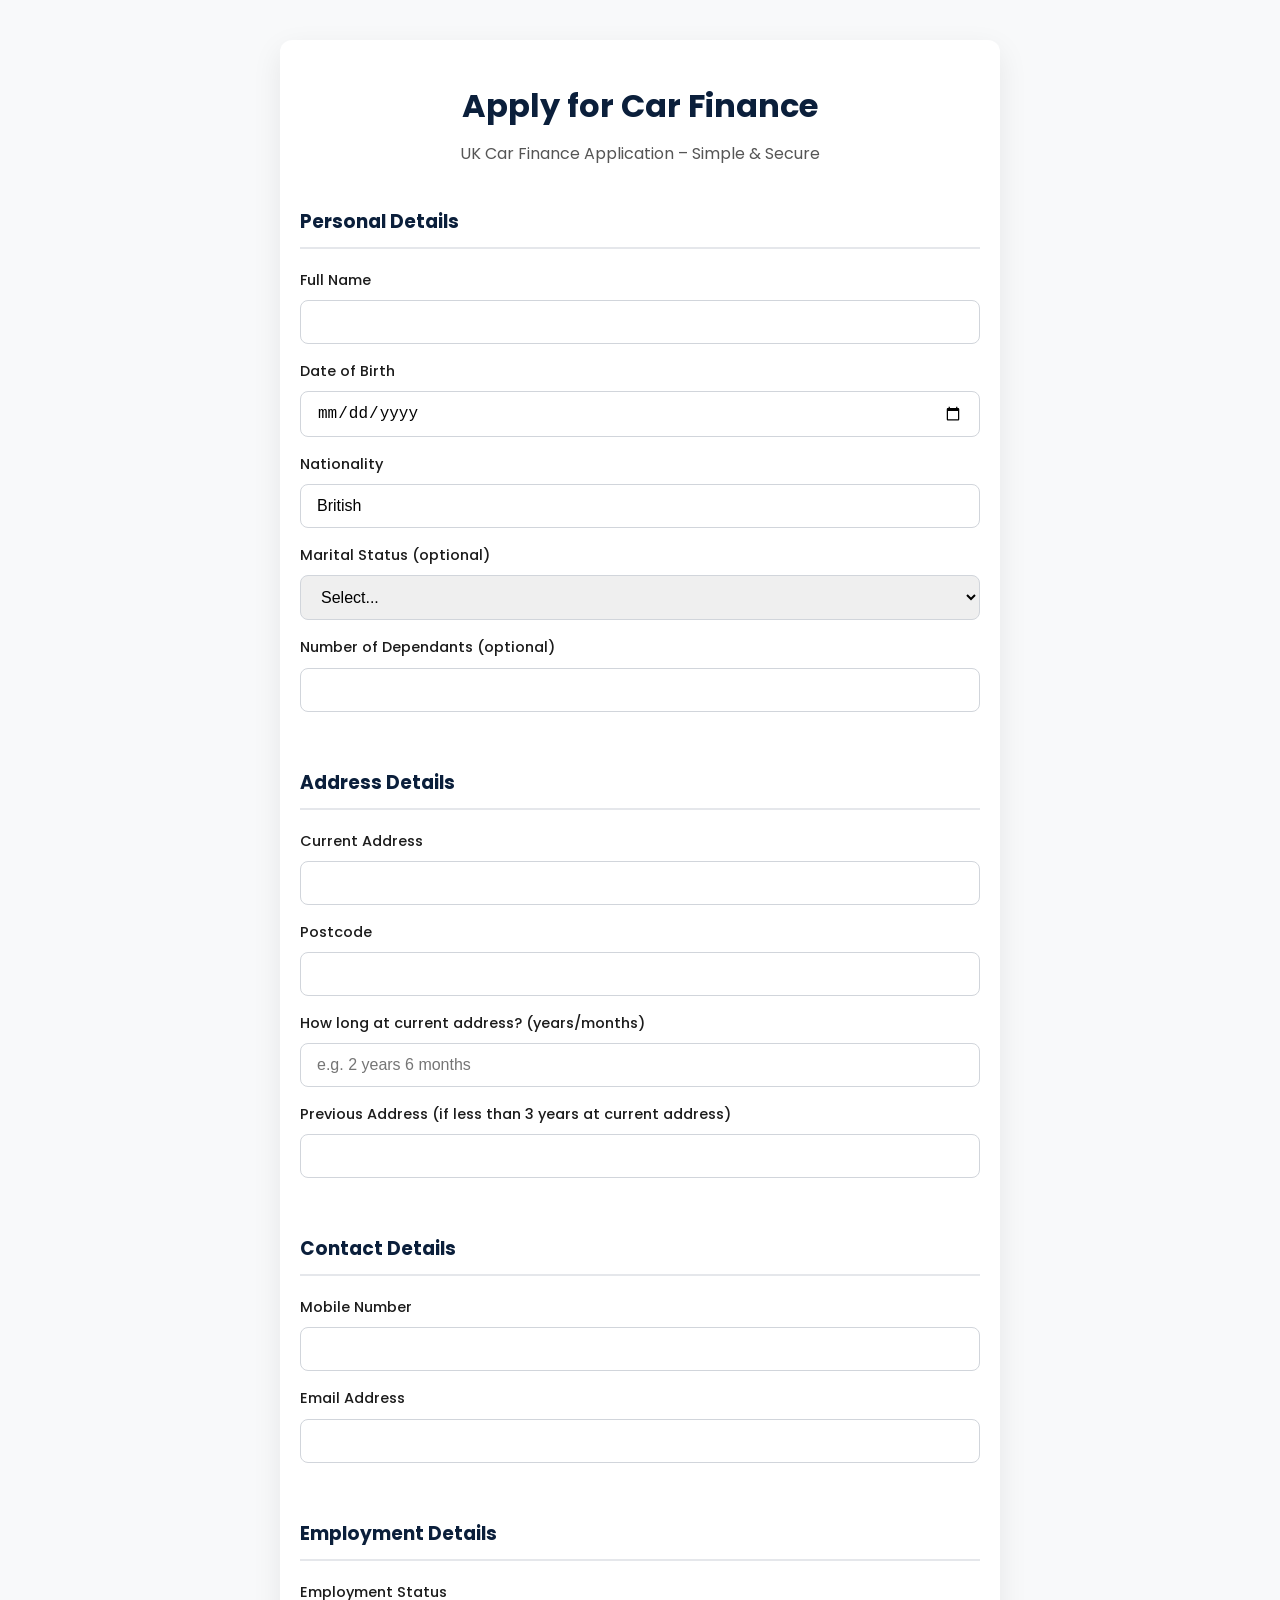
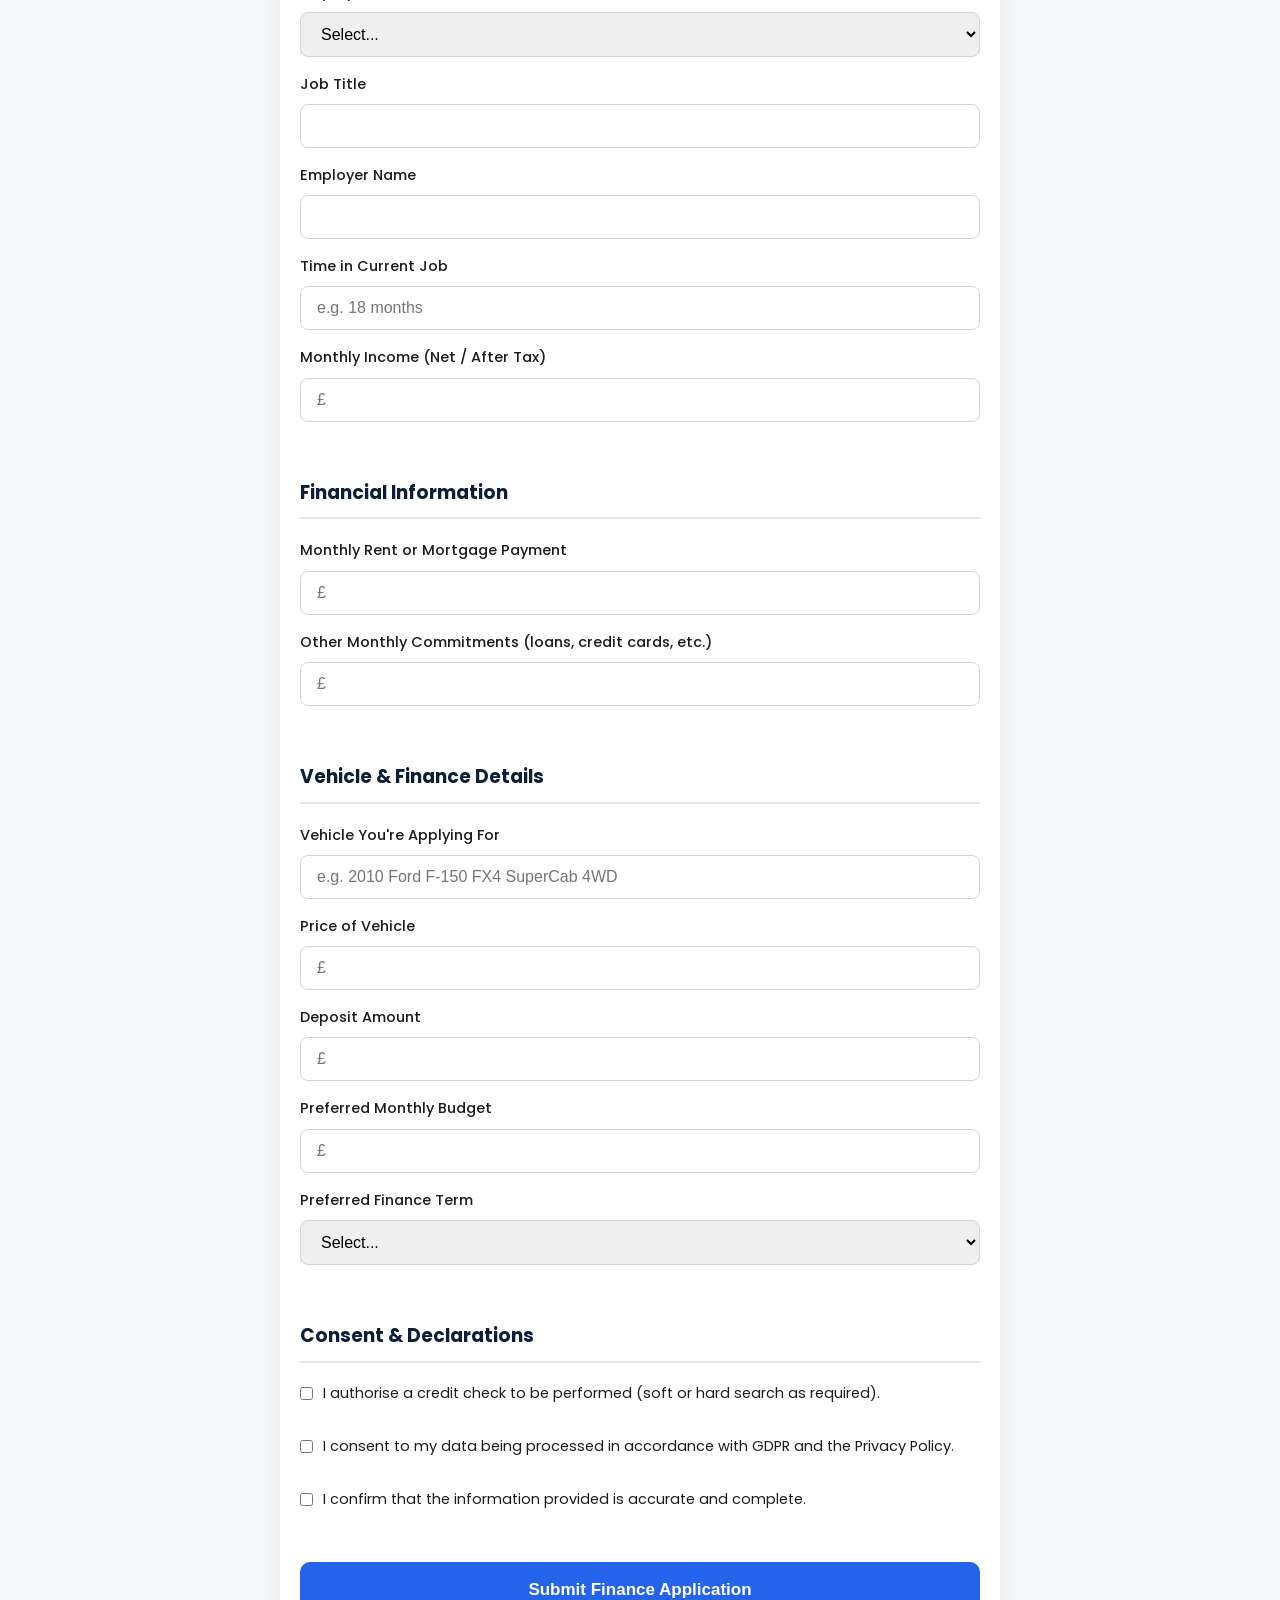
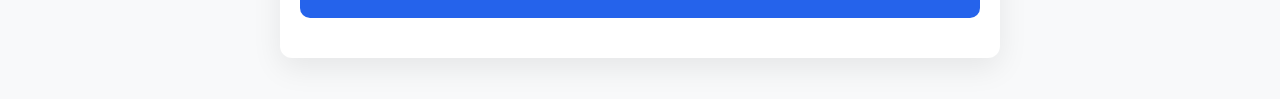
==== commit 307a9bc5: "Update financing.html" ====
--- a/financing.html
+++ b/financing.html
@@ -146,14 +146,15 @@
         <input type="text" name="other_commitments" placeholder="£">
       </div>
 
-      <!-- 6. Vehicle & Deal Information -->
+      <!-- 6. Vehicle & Finance Details - NOW EMPTY FOR CLIENT TO FILL -->
       <div class="form-section">
         <h3>Vehicle & Finance Details</h3>
+        
         <label>Vehicle You're Applying For</label>
-        <input type="text" name="vehicle" value="2010 Ford F-150 FX4 SuperCab 4WD" readonly>
+        <input type="text" name="vehicle" placeholder="e.g. 2010 Ford F-150 FX4 SuperCab 4WD" required>
 
         <label>Price of Vehicle</label>
-        <input type="text" name="vehicle_price" value="£7,500" readonly>
+        <input type="text" name="vehicle_price" placeholder="£" required>
 
         <label>Deposit Amount</label>
         <input type="text" name="deposit" placeholder="£">
@@ -162,7 +163,7 @@
         <input type="text" name="monthly_budget" placeholder="£">
 
         <label>Preferred Finance Term</label>
-        <select name="finance_term">
+        <select name="finance_term" required>
           <option value="">Select...</option>
           <option value="12 months">12 months</option>
           <option value="24 months">24 months</option>
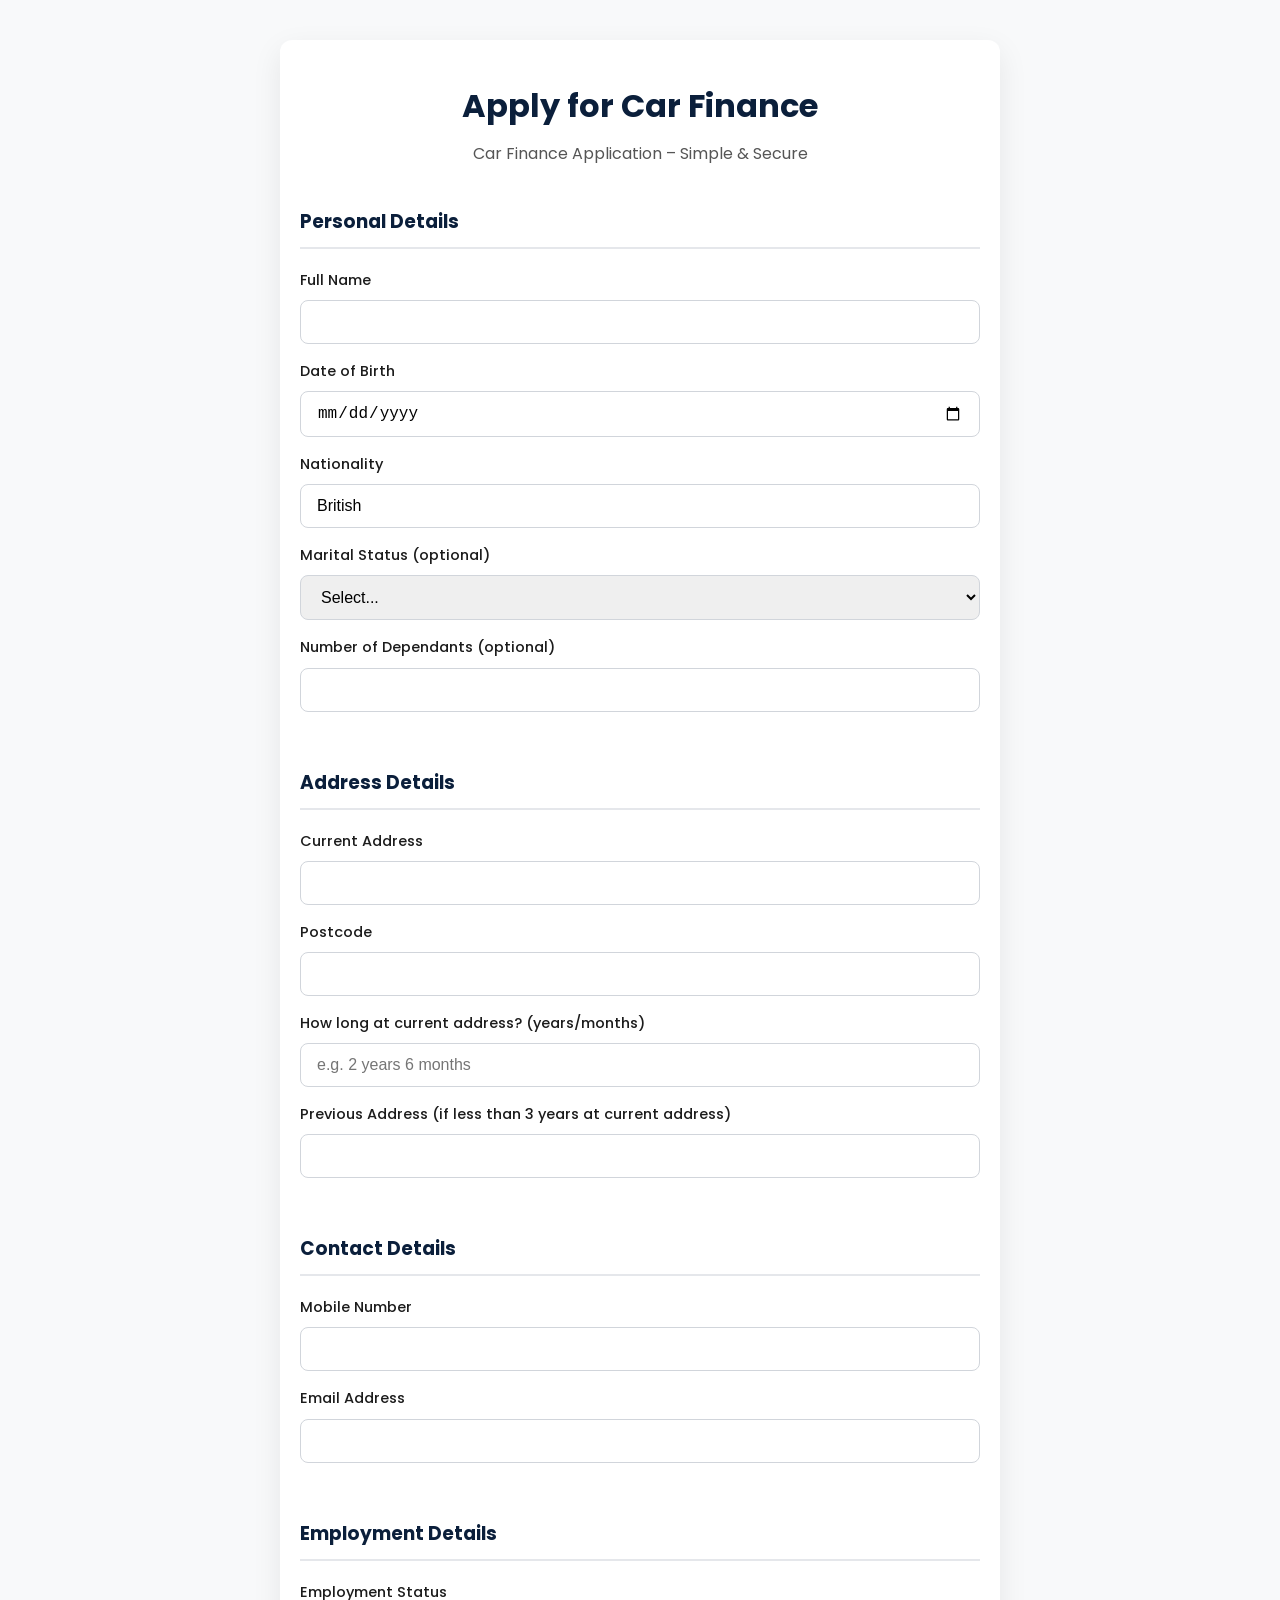
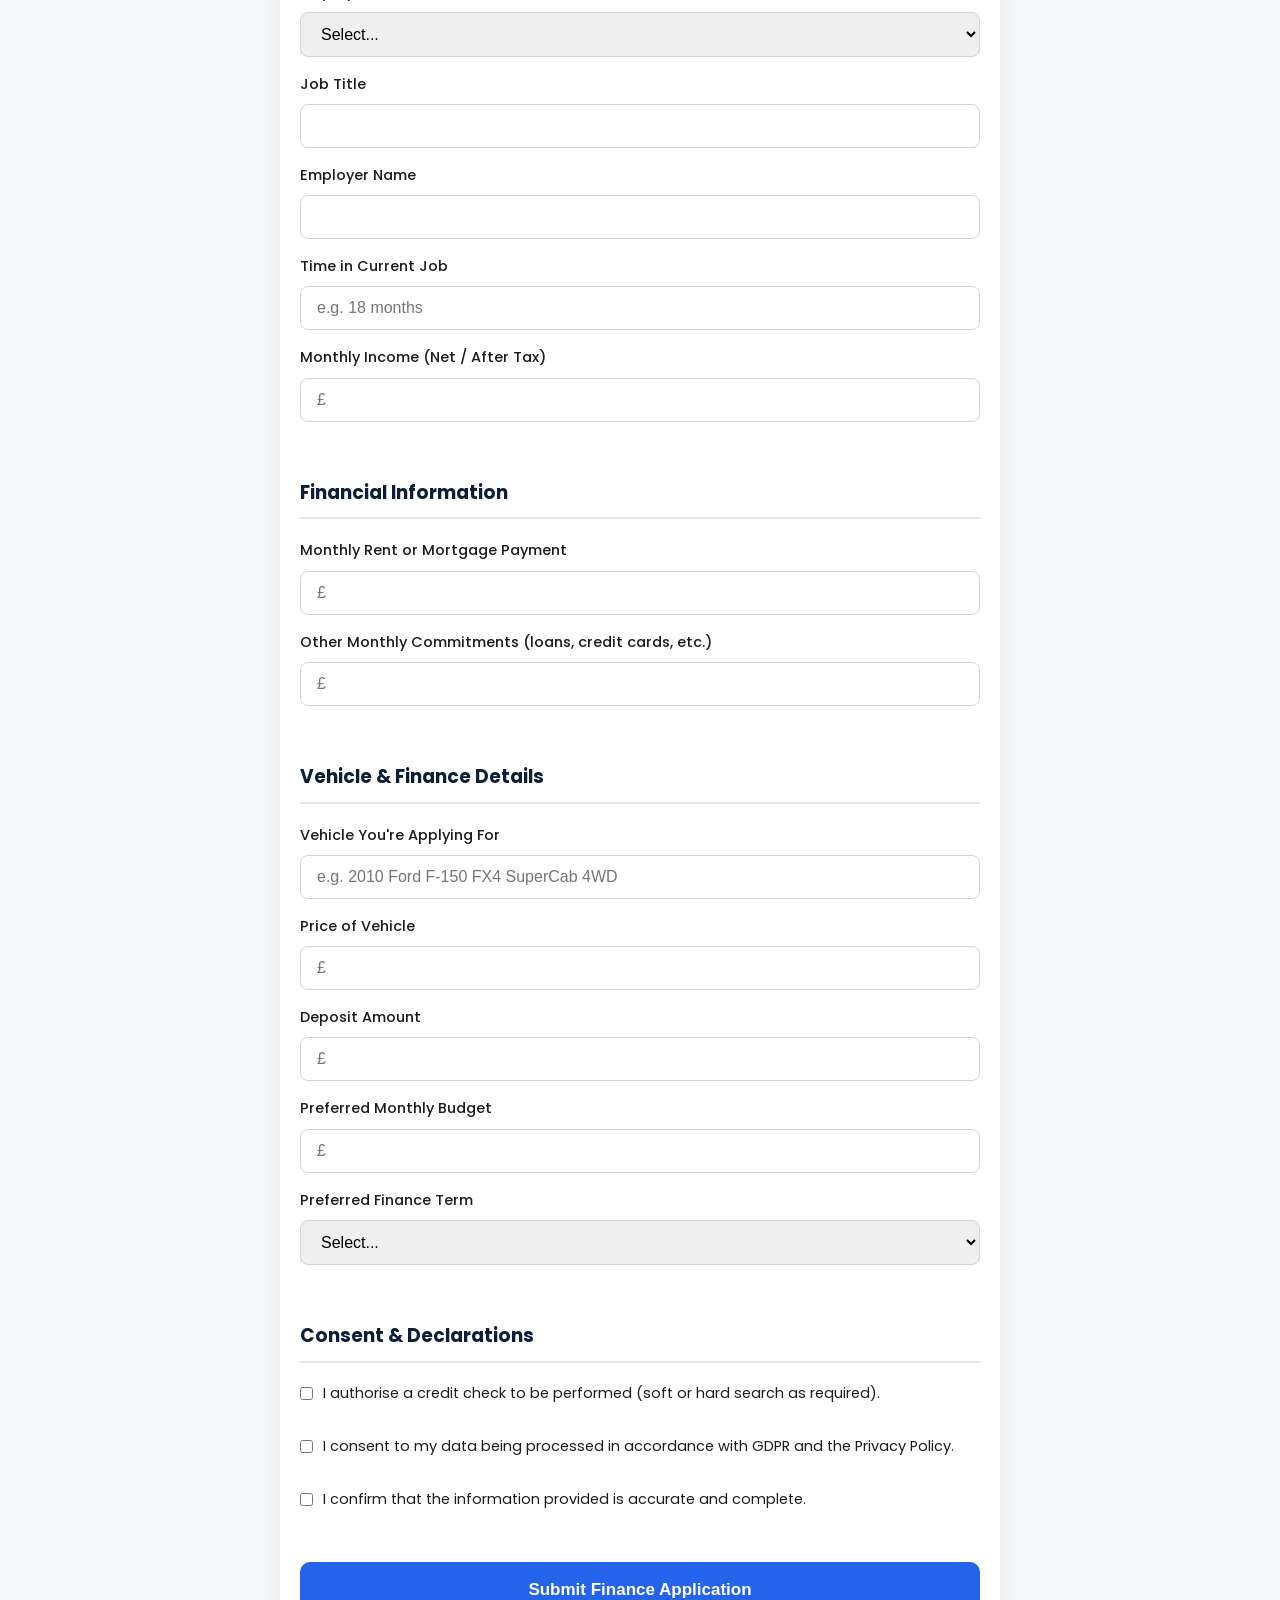
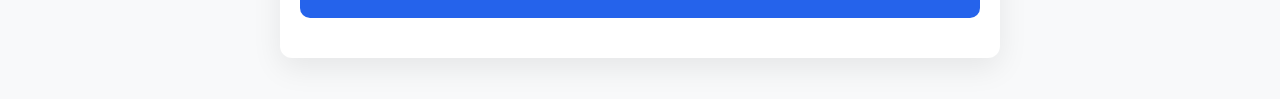
==== commit 55c78456: "Update financing.html" ====
--- a/financing.html
+++ b/financing.html
@@ -3,7 +3,7 @@
 <head>
   <meta charset="UTF-8" />
   <meta name="viewport" content="width=device-width, initial-scale=1.0"/>
-  <title>Apply for Car Finance - Mixam's Autos (UK)</title>
+  <title>Apply for Car Finance - Mixam's Autos </title>
   <link rel="stylesheet" href="style.css"/>
   <link href="https://fonts.googleapis.com/css2?family=Poppins:wght@400;500;600;700&display=swap" rel="stylesheet"/>
   <style>
@@ -53,7 +53,7 @@
 <body>
   <div class="finance-page">
     <h1>Apply for Car Finance</h1>
-    <p class="subtitle">UK Car Finance Application – Simple & Secure</p>
+    <p class="subtitle"> Car Finance Application – Simple & Secure</p>
 
     <form action="https://formspree.io/f/xqegvzev" method="POST">
       
